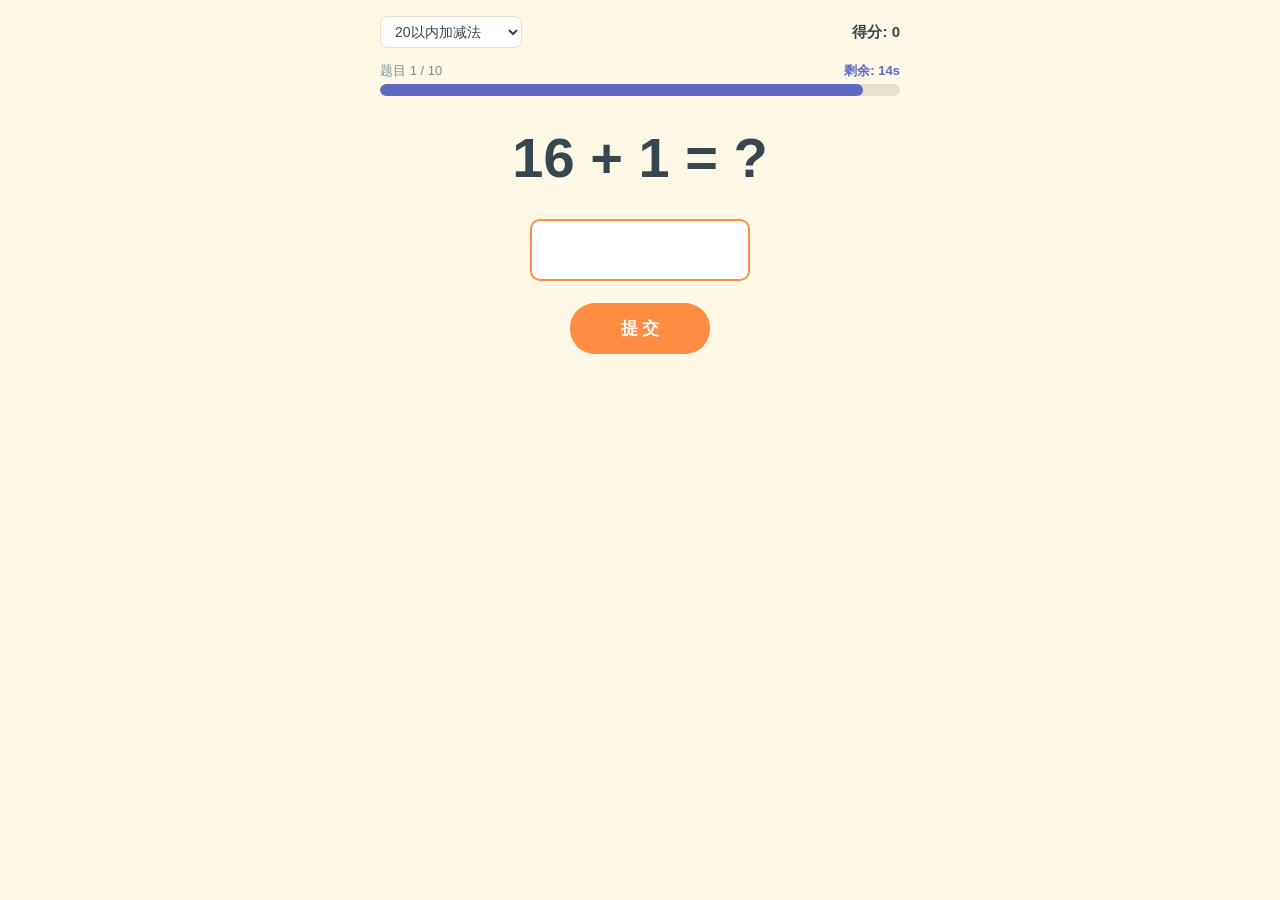
==== index.html @ 0558dcda "feat: add math game web version" ====
<!DOCTYPE html>
<html lang="zh-CN">
<head>
<meta charset="UTF-8">
<meta name="viewport" content="width=device-width, initial-scale=1.0, maximum-scale=1.0, user-scalable=no, viewport-fit=cover">
<meta name="theme-color" content="#FFF8E7">
<meta name="apple-mobile-web-app-capable" content="yes">
<meta name="apple-mobile-web-app-status-bar-style" content="default">
<meta name="apple-mobile-web-app-title" content="20以内加减法">
<title>20以内加减法</title>
<style>
  * { box-sizing: border-box; margin: 0; padding: 0; -webkit-tap-highlight-color: transparent; }
  html, body {
    height: 100%;
    font-family: "Microsoft YaHei UI", "Segoe UI", "PingFang SC", "Hiragino Sans GB", sans-serif;
    background: #FFF8E7;
    color: #37474F;
    overflow: hidden;
    user-select: none;
    -webkit-user-select: none;
  }
  body {
    display: flex;
    flex-direction: column;
    align-items: center;
    min-height: 100vh;
    min-height: 100dvh;
    padding: env(safe-area-inset-top) 20px env(safe-area-inset-bottom);
  }
  .app {
    width: 100%;
    max-width: 520px;
    height: 100%;
    display: flex;
    flex-direction: column;
    padding: 8px 0;
  }

  /* 顶部:难度+得分 */
  .top {
    display: flex;
    justify-content: space-between;
    align-items: center;
    margin-bottom: 6px;
  }
  .mode-select {
    font-family: inherit;
    font-size: 14px;
    padding: 6px 10px;
    border: 1px solid #E8E0CC;
    border-radius: 8px;
    background: #FFFFFF;
    color: #37474F;
    cursor: pointer;
    outline: none;
  }
  .score-label {
    font-size: 15px;
    font-weight: bold;
    color: #37474F;
  }

  /* 进度信息 */
  .info {
    display: flex;
    justify-content: space-between;
    align-items: center;
    margin: 8px 0 4px;
    font-size: 13px;
  }
  .progress-info { color: #78909C; }
  .time-info {
    color: #5C6BC0;
    font-weight: bold;
    transition: color 0.1s;
  }
  .time-info.warn { color: #F44336; }
  .time-info.blink { color: #FFF8E7 !important; }

  /* 进度条 */
  .progress-bar {
    height: 12px;
    background: #E8E0CC;
    border-radius: 6px;
    overflow: hidden;
    margin-bottom: 24px;
  }
  .bar {
    height: 100%;
    background: #5C6BC0;
    border-radius: 6px;
    width: 100%;
    transition: width 0.15s linear, background 0.2s;
  }
  .bar.warn { background: #F44336; }

  /* 题目 */
  .question {
    font-family: "Comic Sans MS", "Segoe UI", "Microsoft YaHei UI", sans-serif;
    font-size: clamp(36px, 12vw, 56px);
    font-weight: bold;
    text-align: center;
    margin: 4px 0 28px;
    color: #37474F;
    min-height: 1.2em;
    line-height: 1.2;
  }

  /* 输入框 */
  .answer-input {
    display: block;
    margin: 0 auto 22px;
    width: 70%;
    max-width: 220px;
    padding: 10px 12px;
    font-family: "Comic Sans MS", "Segoe UI", "Microsoft YaHei UI", sans-serif;
    font-size: clamp(24px, 7vw, 30px);
    text-align: center;
    border: 2px solid #E8E0CC;
    border-radius: 10px;
    background: #FFFFFF;
    color: #37474F;
    outline: none;
    transition: border-color 0.15s;
  }
  .answer-input:focus { border-color: #FF8C42; }
  .answer-input.green { border-color: #4CAF50; }
  .answer-input.red { border-color: #F44336; }

  /* 按钮 */
  .btn {
    display: inline-block;
    padding: 12px 32px;
    font-family: inherit;
    font-size: 16px;
    font-weight: bold;
    color: #FFFFFF;
    background: #FF8C42;
    border: none;
    border-radius: 25px;
    cursor: pointer;
    transition: background 0.12s, transform 0.08s;
    -webkit-appearance: none;
    appearance: none;
    min-width: 140px;
  }
  .btn:hover { background: #FF7A2E; }
  .btn:active { background: #E6691C; transform: scale(0.96); }
  .btn.green { background: #4CAF50; }
  .btn.green:hover { background: #43A047; }
  .btn.green:active { background: #388E3C; }
  .btn.blue { background: #5C6BC0; }
  .btn.blue:hover { background: #3F51B5; }
  .btn.blue:active { background: #303F9F; }
  .btn.gray { background: #78909C; }
  .btn.gray:hover { background: #607D8B; }
  .btn.gray:active { background: #546E7A; }
  .btn[disabled] { opacity: 0.55; cursor: default; transform: none; }
  .submit-row {
    display: flex;
    justify-content: center;
    margin-bottom: 16px;
  }
  .bottom-row {
    display: none;
    justify-content: center;
    gap: 16px;
    margin-top: 8px;
    flex-wrap: wrap;
  }
  .bottom-row.show { display: flex; }

  /* 反馈 */
  .feedback {
    text-align: center;
    font-size: 15px;
    font-weight: bold;
    min-height: 1.5em;
    color: #37474F;
  }
  .feedback.green { color: #4CAF50; }
  .feedback.red { color: #F44336; }

  /* 弹窗 */
  .modal-mask {
    display: none;
    position: fixed;
    inset: 0;
    background: rgba(0, 0, 0, 0.45);
    z-index: 1000;
    align-items: center;
    justify-content: center;
    padding: 20px;
  }
  .modal-mask.show { display: flex; }
  .modal {
    background: #FFF8E7;
    border-radius: 14px;
    padding: 18px 18px 16px;
    width: 100%;
    max-width: 420px;
    max-height: 80vh;
    overflow-y: auto;
  }
  .modal-title {
    font-size: 17px;
    font-weight: bold;
    text-align: center;
    margin-bottom: 12px;
    color: #37474F;
  }
  .modal-list { margin-bottom: 14px; }
  .modal-item {
    padding: 8px 12px;
    border-radius: 6px;
    margin-bottom: 6px;
  }
  .modal-item:nth-child(odd) { background: #FFFFFF; }
  .modal-item:nth-child(even) { background: #F5EFD8; }
  .modal-item-q {
    font-size: 14px;
    font-weight: bold;
    color: #37474F;
  }
  .modal-item-a {
    font-size: 13px;
    color: #F44336;
    margin-top: 2px;
  }

  /* 特效 canvas */
  #fxCanvas {
    position: fixed;
    inset: 0;
    width: 100vw;
    height: 100vh;
    pointer-events: none;
    z-index: 900;
    display: none;
  }
  #fxCanvas.show { display: block; }

  /* 题目摇头动画 */
  .question.shake {
    animation: shake 0.6s ease;
  }
  @keyframes shake {
    0%, 100% { transform: translateX(0); }
    10% { transform: translateX(-18px); }
    25% { transform: translateX(16px); }
    40% { transform: translateX(-12px); }
    55% { transform: translateX(10px); }
    70% { transform: translateX(-6px); }
    85% { transform: translateX(4px); }
  }
  /* 输入框抖动 */
  .answer-input.shake {
    animation: shakeSmall 0.55s ease;
  }
  @keyframes shakeSmall {
    0%, 100% { transform: translateX(0); }
    15% { transform: translateX(-8px); }
    30% { transform: translateX(6px); }
    45% { transform: translateX(-5px); }
    60% { transform: translateX(4px); }
    80% { transform: translateX(-3px); }
  }
  /* 哭脸气泡 */
  .bubble {
    position: absolute;
    background: #FFFFFF;
    border: 2px solid #F44336;
    border-radius: 50%;
    padding: 8px 14px;
    color: #F44336;
    font-weight: bold;
    font-size: 16px;
    pointer-events: none;
    z-index: 950;
    transform: translate(-50%, -100%);
  }
  .bubble::after {
    content: "";
    position: absolute;
    bottom: -10px;
    left: 50%;
    transform: translateX(-50%);
    border: 6px solid transparent;
    border-top-color: #F44336;
  }
  /* 大对勾 */
  .big-check {
    position: fixed;
    top: 50%;
    left: 50%;
    transform: translate(-50%, -50%);
    font-size: 100px;
    color: #4CAF50;
    font-weight: bold;
    z-index: 950;
    pointer-events: none;
    animation: bounce 0.7s ease;
  }
  @keyframes bounce {
    0% { transform: translate(-50%, -50%) scale(0.3); }
    25% { transform: translate(-50%, -50%) scale(1.3); }
    50% { transform: translate(-50%, -50%) scale(0.85); }
    75% { transform: translate(-50%, -50%) scale(1.1); }
    100% { transform: translate(-50%, -50%) scale(1); }
  }

  /* 状态文字(结束) */
  .question.end-text { font-size: clamp(28px, 9vw, 40px); }

  /* 大屏适配 */
  @media (min-width: 600px) {
    .app { padding: 16px 0; }
    .question { font-size: 56px; }
    .answer-input { font-size: 30px; padding: 12px 14px; }
    .btn { padding: 14px 40px; font-size: 17px; }
  }
</style>
</head>
<body>
  <div class="app">
    <div class="top">
      <select id="modeSelect" class="mode-select">
        <option value="10以内加减法">10以内加减法</option>
        <option value="20以内加减法" selected>20以内加减法</option>
        <option value="20以内进位加法">20以内进位加法</option>
        <option value="20以内退位减法">20以内退位减法</option>
      </select>
      <div class="score-label">得分: <span id="score">0</span></div>
    </div>

    <div class="info">
      <div class="progress-info">题目 <span id="qIdx">1</span> / <span id="qTotal">10</span></div>
      <div class="time-info" id="timeInfo">剩余: 15s</div>
    </div>

    <div class="progress-bar">
      <div class="bar" id="bar"></div>
    </div>

    <div class="question" id="question">17 + 3 = ?</div>

    <input id="answer" class="answer-input" type="text" inputmode="numeric"
           autocomplete="off" inputmode="numeric" pattern="[0-9]*" maxlength="3">

    <div class="submit-row">
      <button id="submitBtn" class="btn">提 交</button>
    </div>

    <div class="feedback" id="feedback"></div>

    <div class="bottom-row" id="bottomRow">
      <button id="restartBtn" class="btn green">再来一局</button>
      <button id="reviewBtn" class="btn blue">查看错题</button>
    </div>
  </div>

  <!-- 错题弹窗 -->
  <div class="modal-mask" id="modalMask">
    <div class="modal">
      <div class="modal-title" id="modalTitle">错题回顾</div>
      <div class="modal-list" id="modalList"></div>
      <div style="text-align:center;">
        <button id="modalCloseBtn" class="btn gray">关 闭</button>
      </div>
    </div>
  </div>

  <!-- 特效 canvas + DOM 元素 -->
  <canvas id="fxCanvas"></canvas>
  <div id="bubbleSlot"></div>
  <div id="checkSlot"></div>

<script>
"use strict";

// ============ 配置 ============
const CONFIG = {
  totalQuestions: 10,
  secondsPerQuestion: 15,
  scoreCorrect: 10,
  scoreBonusMax: 5,
};

const MODES = {
  "10以内加减法":   { max: 10, type: "any" },
  "20以内加减法":   { max: 20, type: "any" },
  "20以内进位加法": { max: 20, type: "carry_add" },
  "20以内退位减法": { max: 20, type: "borrow_sub" },
};

const COLORS = {
  confetti: ["#FF5252", "#FFD740", "#40C4FF", "#69F0AE",
             "#B388FF", "#FF8A80", "#FFB74D", "#7C4DFF"],
  star: ["#FFD700", "#FFEB3B", "#FFA726", "#FFCA28"],
  green: "#4CAF50",
  red: "#F44336",
  blue: "#5C6BC0",
};

// ============ 状态 ============
const state = {
  mode: "20以内加减法",
  qIndex: 0,
  score: 0,
  startTime: 0,
  remaining: CONFIG.secondsPerQuestion,
  timerId: null,
  currentAnswer: 0,
  currentQText: "",
  gameOver: false,
  wrongList: [],
  awaitingNext: false,
  correctIdx: 0,
  wrongIdx: 0,
};

// ============ DOM ============
const $ = (id) => document.getElementById(id);
const modeSelect = $("modeSelect");
const scoreEl = $("score");
const qIdxEl = $("qIdx");
const qTotalEl = $("qTotal");
const timeInfo = $("timeInfo");
const bar = $("bar");
const questionEl = $("question");
const answerEl = $("answer");
const submitBtn = $("submitBtn");
const feedbackEl = $("feedback");
const bottomRow = $("bottomRow");
const restartBtn = $("restartBtn");
const reviewBtn = $("reviewBtn");
const modalMask = $("modalMask");
const modalTitle = $("modalTitle");
const modalList = $("modalList");
const modalCloseBtn = $("modalCloseBtn");
const fxCanvas = $("fxCanvas");
const bubbleSlot = $("bubbleSlot");
const checkSlot = $("checkSlot");
const ctx = fxCanvas.getContext("2d");

qTotalEl.textContent = CONFIG.totalQuestions;

// ============ 音效(Web Audio API 合成) ============
let audioCtx = null;
function ensureAudio() {
  if (!audioCtx) {
    try {
      audioCtx = new (window.AudioContext || window.webkitAudioContext)();
    } catch (e) { audioCtx = null; }
  }
  if (audioCtx && audioCtx.state === "suspended") {
    audioCtx.resume().catch(() => {});
  }
}
function beep(freq, duration) {
  if (!audioCtx) return;
  const osc = audioCtx.createOscillator();
  const gain = audioCtx.createGain();
  osc.type = "sine";
  osc.frequency.value = freq;
  gain.gain.value = 0.18;
  osc.connect(gain);
  gain.connect(audioCtx.destination);
  const now = audioCtx.currentTime;
  gain.gain.setValueAtTime(0.18, now);
  gain.gain.exponentialRampToValueAtTime(0.001, now + duration / 1000);
  osc.start(now);
  osc.stop(now + duration / 1000);
}
function soundCorrect() {
  ensureAudio();
  beep(880, 100);
  setTimeout(() => beep(1175, 120), 100);
}
function soundWrong() {
  ensureAudio();
  beep(330, 150);
  setTimeout(() => beep(247, 200), 170);
}

// ============ 题目生成 ============
function genQuestion() {
  const cfg = MODES[state.mode];
  const maxN = cfg.max;
  const t = cfg.type;
  let a, b, ans, op;
  if (t === "any") {
    op = Math.random() < 0.5 ? "+" : "-";
    if (op === "+") {
      a = randInt(0, maxN);
      b = randInt(0, maxN - a);
      ans = a + b;
    } else {
      a = randInt(0, maxN);
      b = randInt(0, a);
      ans = a - b;
    }
  } else if (t === "carry_add") {
    a = randInt(1, 9);
    b = randInt(10 - a, 9);
    ans = a + b;
    op = "+";
  } else {
    const x = randInt(1, 8);
    a = 10 + x;
    b = randInt(x + 1, 9);
    ans = a - b;
    op = "-";
  }
  return { text: `${a} ${op} ${b} = ?`, answer: ans };
}
function randInt(min, max) {
  return Math.floor(Math.random() * (max - min + 1)) + min;
}

// ============ 游戏流程 ============
function newRound() {
  state.qIndex = 0;
  state.score = 0;
  state.wrongList = [];
  state.gameOver = false;
  state.awaitingNext = false;
  state.correctIdx = 0;
  state.wrongIdx = 0;
  clearAllFx();
  bottomRow.classList.remove("show");
  submitBtn.style.display = "";
  submitBtn.disabled = false;
  answerEl.disabled = false;
  updateScore();
  nextQuestion();
}

function nextQuestion() {
  if (state.qIndex >= CONFIG.totalQuestions) {
    finish();
    return;
  }
  state.qIndex++;
  qIdxEl.textContent = state.qIndex;
  feedbackEl.textContent = "";
  feedbackEl.className = "feedback";

  const q = genQuestion();
  state.currentQText = q.text;
  state.currentAnswer = q.answer;
  questionEl.textContent = q.text;
  questionEl.classList.remove("end-text");

  answerEl.value = "";
  answerEl.disabled = false;
  answerEl.className = "answer-input";
  // 移动端:聚焦会唤起键盘;但自动聚焦可能让页面跳动,做轻延迟
  setTimeout(() => { if (!state.gameOver) answerEl.focus(); }, 50);

  state.remaining = CONFIG.secondsPerQuestion;
  state.startTime = Date.now();
  updateTimeLabel();
  timeInfo.classList.remove("warn", "blink");
  bar.style.width = "100%";
  bar.classList.remove("warn");
  tick();
}

function tick() {
  if (state.gameOver || state.awaitingNext) return;
  const elapsed = (Date.now() - state.startTime) / 1000;
  const left = Math.max(0, CONFIG.secondsPerQuestion - elapsed);
  state.remaining = left;
  const ratio = left / CONFIG.secondsPerQuestion;
  bar.style.width = (ratio * 100) + "%";
  if (left <= 5) {
    bar.classList.add("warn");
    timeInfo.classList.add("warn");
    // 闪烁
    timeInfo.classList.toggle("blink");
  } else {
    bar.classList.remove("warn");
    timeInfo.classList.remove("warn", "blink");
  }
  updateTimeLabel();
  if (left <= 0) {
    timeout();
    return;
  }
  state.timerId = setTimeout(tick, 150);
}

function updateTimeLabel() {
  timeInfo.textContent = `剩余: ${Math.ceil(state.remaining)}s`;
}
function updateScore() {
  scoreEl.textContent = state.score;
}
function cancelTimer() {
  if (state.timerId) {
    clearTimeout(state.timerId);
    state.timerId = null;
  }
}

function submit() {
  if (state.gameOver || state.awaitingNext) return;
  const raw = answerEl.value.trim();
  if (raw === "") {
    feedbackEl.textContent = "请输入答案";
    feedbackEl.className = "feedback red";
    answerEl.focus();
    return;
  }
  if (!/^-?\d+$/.test(raw)) {
    feedbackEl.textContent = "请输入整数";
    feedbackEl.className = "feedback red";
    return;
  }
  const userAns = parseInt(raw, 10);

  cancelTimer();
  state.awaitingNext = true;

  if (userAns === state.currentAnswer) {
    let bonus = 0;
    if (state.remaining > 0) {
      bonus = Math.round(CONFIG.scoreBonusMax * (state.remaining / CONFIG.secondsPerQuestion));
      bonus = Math.max(0, Math.min(CONFIG.scoreBonusMax, bonus));
    }
    const got = CONFIG.scoreCorrect + bonus;
    state.score += got;
    feedbackEl.textContent = `✅  正确!  +${got} 分`;
    feedbackEl.className = "feedback green";
    soundCorrect();
    triggerCorrect();
  } else {
    feedbackEl.textContent = `❌  错误!  正确答案:${state.currentAnswer}`;
    feedbackEl.className = "feedback red";
    state.wrongList.push({
      q: state.currentQText,
      user: userAns,
      correct: state.currentAnswer,
    });
    soundWrong();
    triggerWrong();
  }

  updateScore();
  answerEl.disabled = true;
  setTimeout(() => {
    state.awaitingNext = false;
    nextQuestion();
  }, 1500);
}

function timeout() {
  if (state.gameOver || state.awaitingNext) return;
  cancelTimer();
  state.awaitingNext = true;
  feedbackEl.textContent = `⏰  超时!  正确答案:${state.currentAnswer}`;
  feedbackEl.className = "feedback red";
  state.wrongList.push({
    q: state.currentQText,
    user: null,
    correct: state.currentAnswer,
  });
  soundWrong();
  triggerWrong();
  answerEl.disabled = true;
  setTimeout(() => {
    state.awaitingNext = false;
    nextQuestion();
  }, 1800);
}

function finish() {
  state.gameOver = true;
  cancelTimer();
  clearAllFx();
  const full = CONFIG.totalQuestions * CONFIG.scoreCorrect;
  const percent = full ? Math.floor(state.score / full * 100) : 0;
  let comment;
  if (percent >= 90) comment = "太棒了!";
  else if (percent >= 60) comment = "不错,继续努力!";
  else comment = "加油,多练习会更好!";
  questionEl.textContent = "练习结束";
  questionEl.classList.add("end-text");
  feedbackEl.textContent = `总分 ${state.score} / ${full}    ${comment}`;
  feedbackEl.className = "feedback";
  timeInfo.textContent = "剩余: 0s";
  timeInfo.className = "time-info";
  bar.style.width = "0%";
  answerEl.disabled = true;
  submitBtn.style.display = "none";
  bottomRow.classList.add("show");
  reviewBtn.style.display = state.wrongList.length > 0 ? "" : "none";
}

function showWrong() {
  if (state.wrongList.length === 0) {
    alert("本局没有错题,继续保持!");
    return;
  }
  modalTitle.textContent = `错题回顾  (共 ${state.wrongList.length} 题)`;
  modalList.innerHTML = "";
  state.wrongList.forEach((item, i) => {
    const div = document.createElement("div");
    div.className = "modal-item";
    const userStr = item.user === null ? "(未作答)" : String(item.user);
    div.innerHTML = `
      <div class="modal-item-q">${i + 1}.  ${item.q}</div>
      <div class="modal-item-a">你的答案: ${userStr}    正确: ${item.correct}</div>
    `;
    modalList.appendChild(div);
  });
  modalMask.classList.add("show");
}

// ============ 特效系统 ============
let fxRafId = null;
let fxParticles = [];

function ensureFxCanvas() {
  fxCanvas.width = window.innerWidth;
  fxCanvas.height = window.innerHeight;
  fxCanvas.classList.add("show");
}

function clearFxCanvas() {
  fxParticles = [];
  if (fxRafId) {
    cancelAnimationFrame(fxRafId);
    fxRafId = null;
  }
  ctx.clearRect(0, 0, fxCanvas.width, fxCanvas.height);
  fxCanvas.classList.remove("show");
}

function clearAllFx() {
  clearFxCanvas();
  // 清除 DOM 特效
  bubbleSlot.innerHTML = "";
  checkSlot.innerHTML = "";
  questionEl.classList.remove("shake");
  answerEl.classList.remove("shake");
  // 恢复输入框边框
  if (!state.gameOver) {
    answerEl.classList.remove("green", "red");
  }
}

function triggerCorrect() {
  clearAllFx();
  const kind = state.correctIdx % 3;
  state.correctIdx++;
  if (kind === 0) confetti();
  else if (kind === 1) starBurst();
  else bigCheck();
}

function triggerWrong() {
  clearAllFx();
  const kind = state.wrongIdx % 3;
  state.wrongIdx++;
  if (kind === 0) shakeQuestion();
  else if (kind === 1) cryBubble();
  else redShakeEntry();
}

// --- 答对 A: 全屏彩带 ---
function confetti() {
  ensureFxCanvas();
  const w = fxCanvas.width;
  const h = fxCanvas.height;
  fxParticles = [];
  for (let i = 0; i < 90; i++) {
    const sw = randFloat(5, 9);
    const sh = sw * randFloat(1.2, 1.8);
    fxParticles.push({
      x: Math.random() * w,
      y: -Math.random() * 30 - 3,
      vx: randFloat(-2.5, 2.5),
      vy: randFloat(2, 5),
      sw, sh,
      color: COLORS.confetti[Math.floor(Math.random() * COLORS.confetti.length)],
      life: randInt(80, 140),
    });
  }
  const maxLife = 1800 / 20;  // 90 帧兜底
  let frame = 0;
  function step() {
    ctx.clearRect(0, 0, w, h);
    fxParticles = fxParticles.filter(p => {
      p.life--;
      p.vy += 0.18;
      p.x += p.vx;
      p.y += p.vy;
      if (p.y > h + 30 || p.life <= 0) return false;
      ctx.fillStyle = p.color;
      ctx.fillRect(p.x, p.y, p.sw, p.sh);
      return true;
    });
    frame++;
    if (fxParticles.length > 0 && frame < maxLife) {
      fxRafId = requestAnimationFrame(step);
    } else {
      clearFxCanvas();
    }
  }
  fxRafId = requestAnimationFrame(step);
}

// --- 答对 B: 星星爆发 ---
function starBurst() {
  ensureFxCanvas();
  const w = fxCanvas.width;
  const h = fxCanvas.height;
  // 中心:题目元素位置
  const rect = questionEl.getBoundingClientRect();
  const cx = rect.left + rect.width / 2;
  const cy = rect.top + rect.height / 2;
  fxParticles = [];
  const n = 36;
  for (let i = 0; i < n; i++) {
    const angle = (2 * Math.PI * i / n) + randFloat(-0.1, 0.1);
    const speed = randFloat(3, 7);
    fxParticles.push({
      x: cx, y: cy,
      vx: Math.cos(angle) * speed,
      vy: Math.sin(angle) * speed,
      color: COLORS.star[Math.floor(Math.random() * COLORS.star.length)],
      size: randFloat(12, 22),
      life: randInt(45, 70),
    });
  }
  const maxFrames = 1300 / 16;
  let frame = 0;
  function step() {
    ctx.clearRect(0, 0, w, h);
    fxParticles = fxParticles.filter(p => {
      p.life--;
      p.vy += 0.08;
      p.vx *= 0.98;
      p.x += p.vx;
      p.y += p.vy;
      if (p.life <= 0) return false;
      ctx.font = `bold ${p.size}px "Microsoft YaHei UI", sans-serif`;
      ctx.fillStyle = p.color;
      ctx.textAlign = "center";
      ctx.textBaseline = "middle";
      ctx.fillText("★", p.x, p.y);
      return true;
    });
    frame++;
    if (fxParticles.length > 0 && frame < maxFrames) {
      fxRafId = requestAnimationFrame(step);
    } else {
      clearFxCanvas();
    }
  }
  fxRafId = requestAnimationFrame(step);
}

// --- 答对 C: 大对勾弹跳 + 输入框变绿 ---
function bigCheck() {
  answerEl.classList.add("green");
  const el = document.createElement("div");
  el.className = "big-check";
  el.textContent = "✔";
  checkSlot.appendChild(el);
  setTimeout(() => {
    el.remove();
    if (!state.gameOver) {
      answerEl.classList.remove("green");
    }
  }, 800);
}

// --- 答错 A: 题目摇头 ---
function shakeQuestion() {
  questionEl.classList.add("shake");
  setTimeout(() => questionEl.classList.remove("shake"), 600);
}

// --- 答错 B: 哭脸气泡 ---
function cryBubble() {
  const rect = answerEl.getBoundingClientRect();
  const bubble = document.createElement("div");
  bubble.className = "bubble";
  bubble.textContent = "T_T";
  bubble.style.left = (rect.left + rect.width / 2) + "px";
  bubble.style.top = (rect.top - 8) + "px";
  bubbleSlot.appendChild(bubble);
  setTimeout(() => bubble.remove(), 1000);
}

// --- 答错 C: 输入框变红 + 抖动 ---
function redShakeEntry() {
  answerEl.classList.add("red");
  answerEl.classList.add("shake");
  setTimeout(() => {
    answerEl.classList.remove("shake");
    if (!state.gameOver) answerEl.classList.remove("red");
  }, 600);
}

function randFloat(min, max) {
  return Math.random() * (max - min) + min;
}

// ============ 事件绑定 ============
submitBtn.addEventListener("click", () => { ensureAudio(); submit(); });
answerEl.addEventListener("keydown", (e) => {
  if (e.key === "Enter") {
    e.preventDefault();
    ensureAudio();
    submit();
  }
});
// 仅允许数字输入
answerEl.addEventListener("input", (e) => {
  const v = e.target.value;
  const cleaned = v.replace(/[^\d]/g, "");
  if (v !== cleaned) e.target.value = cleaned;
});
modeSelect.addEventListener("change", () => {
  state.mode = modeSelect.value;
  newRound();
});
restartBtn.addEventListener("click", () => { ensureAudio(); newRound(); });
reviewBtn.addEventListener("click", showWrong);
modalCloseBtn.addEventListener("click", () => modalMask.classList.remove("show"));
modalMask.addEventListener("click", (e) => {
  if (e.target === modalMask) modalMask.classList.remove("show");
});
// 用户首次任意点击解锁音频
document.addEventListener("click", ensureAudio, { once: false });
document.addEventListener("touchstart", ensureAudio, { passive: true });
// 窗口尺寸变化时重设 canvas
window.addEventListener("resize", () => {
  if (fxCanvas.classList.contains("show")) {
    fxCanvas.width = window.innerWidth;
    fxCanvas.height = window.innerHeight;
  }
});
// 防止移动端双击缩放
document.addEventListener("gesturestart", (e) => e.preventDefault());

// ============ 启动 ============
newRound();
</script>
</body>
</html>
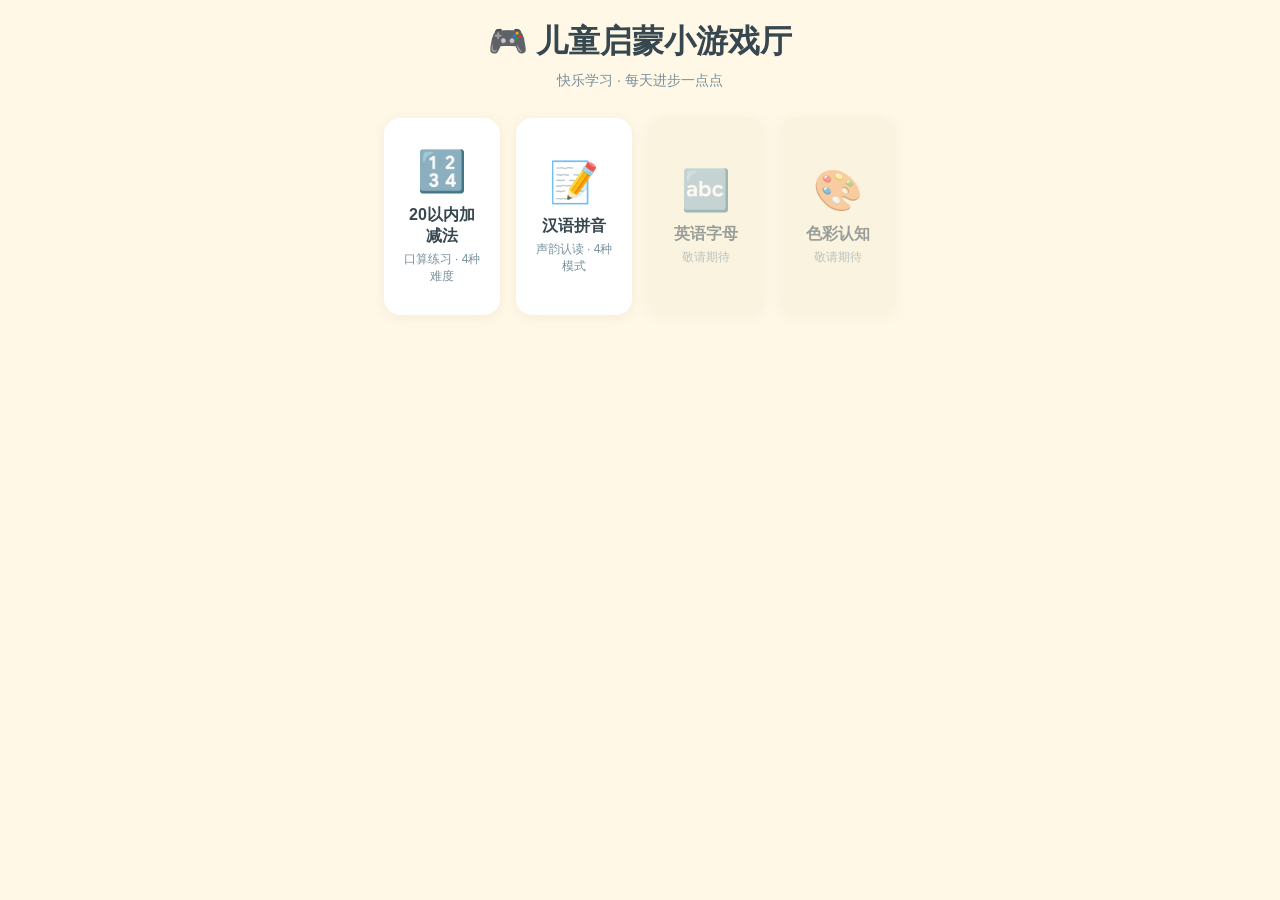
==== commit 49f44d60: "refactor: restructure as multi-game web platform with shared framework" ====
--- a/index.html
+++ b/index.html
@@ -4,952 +4,45 @@
 <meta charset="UTF-8">
 <meta name="viewport" content="width=device-width, initial-scale=1.0, maximum-scale=1.0, user-scalable=no, viewport-fit=cover">
 <meta name="theme-color" content="#FFF8E7">
-<meta name="apple-mobile-web-app-capable" content="yes">
-<meta name="apple-mobile-web-app-status-bar-style" content="default">
-<meta name="apple-mobile-web-app-title" content="20以内加减法">
-<title>20以内加减法</title>
-<style>
-  * { box-sizing: border-box; margin: 0; padding: 0; -webkit-tap-highlight-color: transparent; }
-  html, body {
-    height: 100%;
-    font-family: "Microsoft YaHei UI", "Segoe UI", "PingFang SC", "Hiragino Sans GB", sans-serif;
-    background: #FFF8E7;
-    color: #37474F;
-    overflow: hidden;
-    user-select: none;
-    -webkit-user-select: none;
-  }
-  body {
-    display: flex;
-    flex-direction: column;
-    align-items: center;
-    min-height: 100vh;
-    min-height: 100dvh;
-    padding: env(safe-area-inset-top) 20px env(safe-area-inset-bottom);
-  }
-  .app {
-    width: 100%;
-    max-width: 520px;
-    height: 100%;
-    display: flex;
-    flex-direction: column;
-    padding: 8px 0;
-  }
-
-  /* 顶部:难度+得分 */
-  .top {
-    display: flex;
-    justify-content: space-between;
-    align-items: center;
-    margin-bottom: 6px;
-  }
-  .mode-select {
-    font-family: inherit;
-    font-size: 14px;
-    padding: 6px 10px;
-    border: 1px solid #E8E0CC;
-    border-radius: 8px;
-    background: #FFFFFF;
-    color: #37474F;
-    cursor: pointer;
-    outline: none;
-  }
-  .score-label {
-    font-size: 15px;
-    font-weight: bold;
-    color: #37474F;
-  }
-
-  /* 进度信息 */
-  .info {
-    display: flex;
-    justify-content: space-between;
-    align-items: center;
-    margin: 8px 0 4px;
-    font-size: 13px;
-  }
-  .progress-info { color: #78909C; }
-  .time-info {
-    color: #5C6BC0;
-    font-weight: bold;
-    transition: color 0.1s;
-  }
-  .time-info.warn { color: #F44336; }
-  .time-info.blink { color: #FFF8E7 !important; }
-
-  /* 进度条 */
-  .progress-bar {
-    height: 12px;
-    background: #E8E0CC;
-    border-radius: 6px;
-    overflow: hidden;
-    margin-bottom: 24px;
-  }
-  .bar {
-    height: 100%;
-    background: #5C6BC0;
-    border-radius: 6px;
-    width: 100%;
-    transition: width 0.15s linear, background 0.2s;
-  }
-  .bar.warn { background: #F44336; }
-
-  /* 题目 */
-  .question {
-    font-family: "Comic Sans MS", "Segoe UI", "Microsoft YaHei UI", sans-serif;
-    font-size: clamp(36px, 12vw, 56px);
-    font-weight: bold;
-    text-align: center;
-    margin: 4px 0 28px;
-    color: #37474F;
-    min-height: 1.2em;
-    line-height: 1.2;
-  }
-
-  /* 输入框 */
-  .answer-input {
-    display: block;
-    margin: 0 auto 22px;
-    width: 70%;
-    max-width: 220px;
-    padding: 10px 12px;
-    font-family: "Comic Sans MS", "Segoe UI", "Microsoft YaHei UI", sans-serif;
-    font-size: clamp(24px, 7vw, 30px);
-    text-align: center;
-    border: 2px solid #E8E0CC;
-    border-radius: 10px;
-    background: #FFFFFF;
-    color: #37474F;
-    outline: none;
-    transition: border-color 0.15s;
-  }
-  .answer-input:focus { border-color: #FF8C42; }
-  .answer-input.green { border-color: #4CAF50; }
-  .answer-input.red { border-color: #F44336; }
-
-  /* 按钮 */
-  .btn {
-    display: inline-block;
-    padding: 12px 32px;
-    font-family: inherit;
-    font-size: 16px;
-    font-weight: bold;
-    color: #FFFFFF;
-    background: #FF8C42;
-    border: none;
-    border-radius: 25px;
-    cursor: pointer;
-    transition: background 0.12s, transform 0.08s;
-    -webkit-appearance: none;
-    appearance: none;
-    min-width: 140px;
-  }
-  .btn:hover { background: #FF7A2E; }
-  .btn:active { background: #E6691C; transform: scale(0.96); }
-  .btn.green { background: #4CAF50; }
-  .btn.green:hover { background: #43A047; }
-  .btn.green:active { background: #388E3C; }
-  .btn.blue { background: #5C6BC0; }
-  .btn.blue:hover { background: #3F51B5; }
-  .btn.blue:active { background: #303F9F; }
-  .btn.gray { background: #78909C; }
-  .btn.gray:hover { background: #607D8B; }
-  .btn.gray:active { background: #546E7A; }
-  .btn[disabled] { opacity: 0.55; cursor: default; transform: none; }
-  .submit-row {
-    display: flex;
-    justify-content: center;
-    margin-bottom: 16px;
-  }
-  .bottom-row {
-    display: none;
-    justify-content: center;
-    gap: 16px;
-    margin-top: 8px;
-    flex-wrap: wrap;
-  }
-  .bottom-row.show { display: flex; }
-
-  /* 反馈 */
-  .feedback {
-    text-align: center;
-    font-size: 15px;
-    font-weight: bold;
-    min-height: 1.5em;
-    color: #37474F;
-  }
-  .feedback.green { color: #4CAF50; }
-  .feedback.red { color: #F44336; }
-
-  /* 弹窗 */
-  .modal-mask {
-    display: none;
-    position: fixed;
-    inset: 0;
-    background: rgba(0, 0, 0, 0.45);
-    z-index: 1000;
-    align-items: center;
-    justify-content: center;
-    padding: 20px;
-  }
-  .modal-mask.show { display: flex; }
-  .modal {
-    background: #FFF8E7;
-    border-radius: 14px;
-    padding: 18px 18px 16px;
-    width: 100%;
-    max-width: 420px;
-    max-height: 80vh;
-    overflow-y: auto;
-  }
-  .modal-title {
-    font-size: 17px;
-    font-weight: bold;
-    text-align: center;
-    margin-bottom: 12px;
-    color: #37474F;
-  }
-  .modal-list { margin-bottom: 14px; }
-  .modal-item {
-    padding: 8px 12px;
-    border-radius: 6px;
-    margin-bottom: 6px;
-  }
-  .modal-item:nth-child(odd) { background: #FFFFFF; }
-  .modal-item:nth-child(even) { background: #F5EFD8; }
-  .modal-item-q {
-    font-size: 14px;
-    font-weight: bold;
-    color: #37474F;
-  }
-  .modal-item-a {
-    font-size: 13px;
-    color: #F44336;
-    margin-top: 2px;
-  }
-
-  /* 特效 canvas */
-  #fxCanvas {
-    position: fixed;
-    inset: 0;
-    width: 100vw;
-    height: 100vh;
-    pointer-events: none;
-    z-index: 900;
-    display: none;
-  }
-  #fxCanvas.show { display: block; }
-
-  /* 题目摇头动画 */
-  .question.shake {
-    animation: shake 0.6s ease;
-  }
-  @keyframes shake {
-    0%, 100% { transform: translateX(0); }
-    10% { transform: translateX(-18px); }
-    25% { transform: translateX(16px); }
-    40% { transform: translateX(-12px); }
-    55% { transform: translateX(10px); }
-    70% { transform: translateX(-6px); }
-    85% { transform: translateX(4px); }
-  }
-  /* 输入框抖动 */
-  .answer-input.shake {
-    animation: shakeSmall 0.55s ease;
-  }
-  @keyframes shakeSmall {
-    0%, 100% { transform: translateX(0); }
-    15% { transform: translateX(-8px); }
-    30% { transform: translateX(6px); }
-    45% { transform: translateX(-5px); }
-    60% { transform: translateX(4px); }
-    80% { transform: translateX(-3px); }
-  }
-  /* 哭脸气泡 */
-  .bubble {
-    position: absolute;
-    background: #FFFFFF;
-    border: 2px solid #F44336;
-    border-radius: 50%;
-    padding: 8px 14px;
-    color: #F44336;
-    font-weight: bold;
-    font-size: 16px;
-    pointer-events: none;
-    z-index: 950;
-    transform: translate(-50%, -100%);
-  }
-  .bubble::after {
-    content: "";
-    position: absolute;
-    bottom: -10px;
-    left: 50%;
-    transform: translateX(-50%);
-    border: 6px solid transparent;
-    border-top-color: #F44336;
-  }
-  /* 大对勾 */
-  .big-check {
-    position: fixed;
-    top: 50%;
-    left: 50%;
-    transform: translate(-50%, -50%);
-    font-size: 100px;
-    color: #4CAF50;
-    font-weight: bold;
-    z-index: 950;
-    pointer-events: none;
-    animation: bounce 0.7s ease;
-  }
-  @keyframes bounce {
-    0% { transform: translate(-50%, -50%) scale(0.3); }
-    25% { transform: translate(-50%, -50%) scale(1.3); }
-    50% { transform: translate(-50%, -50%) scale(0.85); }
-    75% { transform: translate(-50%, -50%) scale(1.1); }
-    100% { transform: translate(-50%, -50%) scale(1); }
-  }
-
-  /* 状态文字(结束) */
-  .question.end-text { font-size: clamp(28px, 9vw, 40px); }
-
-  /* 大屏适配 */
-  @media (min-width: 600px) {
-    .app { padding: 16px 0; }
-    .question { font-size: 56px; }
-    .answer-input { font-size: 30px; padding: 12px 14px; }
-    .btn { padding: 14px 40px; font-size: 17px; }
-  }
-</style>
+<title>儿童启蒙小游戏厅</title>
+<link rel="stylesheet" href="assets/style.css">
 </head>
 <body>
-  <div class="app">
-    <div class="top">
-      <select id="modeSelect" class="mode-select">
-        <option value="10以内加减法">10以内加减法</option>
-        <option value="20以内加减法" selected>20以内加减法</option>
-        <option value="20以内进位加法">20以内进位加法</option>
-        <option value="20以内退位减法">20以内退位减法</option>
-      </select>
-      <div class="score-label">得分: <span id="score">0</span></div>
-    </div>
+  <div class="lobby">
+    <h1 class="lobby-title">🎮 儿童启蒙小游戏厅</h1>
+    <p class="lobby-sub">快乐学习 · 每天进步一点点</p>
 
-    <div class="info">
-      <div class="progress-info">题目 <span id="qIdx">1</span> / <span id="qTotal">10</span></div>
-      <div class="time-info" id="timeInfo">剩余: 15s</div>
-    </div>
+    <div class="game-grid">
+      <a href="math-game/index.html" class="game-card">
+        <div class="game-icon">🔢</div>
+        <div class="game-name">20以内加减法</div>
+        <div class="game-desc">口算练习 · 4种难度</div>
+      </a>
 
-    <div class="progress-bar">
-      <div class="bar" id="bar"></div>
-    </div>
+      <a href="pinyin-game/index.html" class="game-card">
+        <div class="game-icon">📝</div>
+        <div class="game-name">汉语拼音</div>
+        <div class="game-desc">声韵认读 · 4种模式</div>
+      </a>
 
-    <div class="question" id="question">17 + 3 = ?</div>
+      <div class="game-card disabled">
+        <div class="game-icon">🔤</div>
+        <div class="game-name">英语字母</div>
+        <div class="game-desc">敬请期待</div>
+      </div>
 
-    <input id="answer" class="answer-input" type="text" inputmode="numeric"
-           autocomplete="off" inputmode="numeric" pattern="[0-9]*" maxlength="3">
-
-    <div class="submit-row">
-      <button id="submitBtn" class="btn">提 交</button>
-    </div>
-
-    <div class="feedback" id="feedback"></div>
-
-    <div class="bottom-row" id="bottomRow">
-      <button id="restartBtn" class="btn green">再来一局</button>
-      <button id="reviewBtn" class="btn blue">查看错题</button>
-    </div>
-  </div>
-
-  <!-- 错题弹窗 -->
-  <div class="modal-mask" id="modalMask">
-    <div class="modal">
-      <div class="modal-title" id="modalTitle">错题回顾</div>
-      <div class="modal-list" id="modalList"></div>
-      <div style="text-align:center;">
-        <button id="modalCloseBtn" class="btn gray">关 闭</button>
+      <div class="game-card disabled">
+        <div class="game-icon">🎨</div>
+        <div class="game-name">色彩认知</div>
+        <div class="game-desc">敬请期待</div>
       </div>
     </div>
   </div>
 
-  <!-- 特效 canvas + DOM 元素 -->
-  <canvas id="fxCanvas"></canvas>
-  <div id="bubbleSlot"></div>
-  <div id="checkSlot"></div>
-
+<script src="assets/game.js"></script>
 <script>
 "use strict";
-
-// ============ 配置 ============
-const CONFIG = {
-  totalQuestions: 10,
-  secondsPerQuestion: 15,
-  scoreCorrect: 10,
-  scoreBonusMax: 5,
-};
-
-const MODES = {
-  "10以内加减法":   { max: 10, type: "any" },
-  "20以内加减法":   { max: 20, type: "any" },
-  "20以内进位加法": { max: 20, type: "carry_add" },
-  "20以内退位减法": { max: 20, type: "borrow_sub" },
-};
-
-const COLORS = {
-  confetti: ["#FF5252", "#FFD740", "#40C4FF", "#69F0AE",
-             "#B388FF", "#FF8A80", "#FFB74D", "#7C4DFF"],
-  star: ["#FFD700", "#FFEB3B", "#FFA726", "#FFCA28"],
-  green: "#4CAF50",
-  red: "#F44336",
-  blue: "#5C6BC0",
-};
-
-// ============ 状态 ============
-const state = {
-  mode: "20以内加减法",
-  qIndex: 0,
-  score: 0,
-  startTime: 0,
-  remaining: CONFIG.secondsPerQuestion,
-  timerId: null,
-  currentAnswer: 0,
-  currentQText: "",
-  gameOver: false,
-  wrongList: [],
-  awaitingNext: false,
-  correctIdx: 0,
-  wrongIdx: 0,
-};
-
-// ============ DOM ============
-const $ = (id) => document.getElementById(id);
-const modeSelect = $("modeSelect");
-const scoreEl = $("score");
-const qIdxEl = $("qIdx");
-const qTotalEl = $("qTotal");
-const timeInfo = $("timeInfo");
-const bar = $("bar");
-const questionEl = $("question");
-const answerEl = $("answer");
-const submitBtn = $("submitBtn");
-const feedbackEl = $("feedback");
-const bottomRow = $("bottomRow");
-const restartBtn = $("restartBtn");
-const reviewBtn = $("reviewBtn");
-const modalMask = $("modalMask");
-const modalTitle = $("modalTitle");
-const modalList = $("modalList");
-const modalCloseBtn = $("modalCloseBtn");
-const fxCanvas = $("fxCanvas");
-const bubbleSlot = $("bubbleSlot");
-const checkSlot = $("checkSlot");
-const ctx = fxCanvas.getContext("2d");
-
-qTotalEl.textContent = CONFIG.totalQuestions;
-
-// ============ 音效(Web Audio API 合成) ============
-let audioCtx = null;
-function ensureAudio() {
-  if (!audioCtx) {
-    try {
-      audioCtx = new (window.AudioContext || window.webkitAudioContext)();
-    } catch (e) { audioCtx = null; }
-  }
-  if (audioCtx && audioCtx.state === "suspended") {
-    audioCtx.resume().catch(() => {});
-  }
-}
-function beep(freq, duration) {
-  if (!audioCtx) return;
-  const osc = audioCtx.createOscillator();
-  const gain = audioCtx.createGain();
-  osc.type = "sine";
-  osc.frequency.value = freq;
-  gain.gain.value = 0.18;
-  osc.connect(gain);
-  gain.connect(audioCtx.destination);
-  const now = audioCtx.currentTime;
-  gain.gain.setValueAtTime(0.18, now);
-  gain.gain.exponentialRampToValueAtTime(0.001, now + duration / 1000);
-  osc.start(now);
-  osc.stop(now + duration / 1000);
-}
-function soundCorrect() {
-  ensureAudio();
-  beep(880, 100);
-  setTimeout(() => beep(1175, 120), 100);
-}
-function soundWrong() {
-  ensureAudio();
-  beep(330, 150);
-  setTimeout(() => beep(247, 200), 170);
-}
-
-// ============ 题目生成 ============
-function genQuestion() {
-  const cfg = MODES[state.mode];
-  const maxN = cfg.max;
-  const t = cfg.type;
-  let a, b, ans, op;
-  if (t === "any") {
-    op = Math.random() < 0.5 ? "+" : "-";
-    if (op === "+") {
-      a = randInt(0, maxN);
-      b = randInt(0, maxN - a);
-      ans = a + b;
-    } else {
-      a = randInt(0, maxN);
-      b = randInt(0, a);
-      ans = a - b;
-    }
-  } else if (t === "carry_add") {
-    a = randInt(1, 9);
-    b = randInt(10 - a, 9);
-    ans = a + b;
-    op = "+";
-  } else {
-    const x = randInt(1, 8);
-    a = 10 + x;
-    b = randInt(x + 1, 9);
-    ans = a - b;
-    op = "-";
-  }
-  return { text: `${a} ${op} ${b} = ?`, answer: ans };
-}
-function randInt(min, max) {
-  return Math.floor(Math.random() * (max - min + 1)) + min;
-}
-
-// ============ 游戏流程 ============
-function newRound() {
-  state.qIndex = 0;
-  state.score = 0;
-  state.wrongList = [];
-  state.gameOver = false;
-  state.awaitingNext = false;
-  state.correctIdx = 0;
-  state.wrongIdx = 0;
-  clearAllFx();
-  bottomRow.classList.remove("show");
-  submitBtn.style.display = "";
-  submitBtn.disabled = false;
-  answerEl.disabled = false;
-  updateScore();
-  nextQuestion();
-}
-
-function nextQuestion() {
-  if (state.qIndex >= CONFIG.totalQuestions) {
-    finish();
-    return;
-  }
-  state.qIndex++;
-  qIdxEl.textContent = state.qIndex;
-  feedbackEl.textContent = "";
-  feedbackEl.className = "feedback";
-
-  const q = genQuestion();
-  state.currentQText = q.text;
-  state.currentAnswer = q.answer;
-  questionEl.textContent = q.text;
-  questionEl.classList.remove("end-text");
-
-  answerEl.value = "";
-  answerEl.disabled = false;
-  answerEl.className = "answer-input";
-  // 移动端:聚焦会唤起键盘;但自动聚焦可能让页面跳动,做轻延迟
-  setTimeout(() => { if (!state.gameOver) answerEl.focus(); }, 50);
-
-  state.remaining = CONFIG.secondsPerQuestion;
-  state.startTime = Date.now();
-  updateTimeLabel();
-  timeInfo.classList.remove("warn", "blink");
-  bar.style.width = "100%";
-  bar.classList.remove("warn");
-  tick();
-}
-
-function tick() {
-  if (state.gameOver || state.awaitingNext) return;
-  const elapsed = (Date.now() - state.startTime) / 1000;
-  const left = Math.max(0, CONFIG.secondsPerQuestion - elapsed);
-  state.remaining = left;
-  const ratio = left / CONFIG.secondsPerQuestion;
-  bar.style.width = (ratio * 100) + "%";
-  if (left <= 5) {
-    bar.classList.add("warn");
-    timeInfo.classList.add("warn");
-    // 闪烁
-    timeInfo.classList.toggle("blink");
-  } else {
-    bar.classList.remove("warn");
-    timeInfo.classList.remove("warn", "blink");
-  }
-  updateTimeLabel();
-  if (left <= 0) {
-    timeout();
-    return;
-  }
-  state.timerId = setTimeout(tick, 150);
-}
-
-function updateTimeLabel() {
-  timeInfo.textContent = `剩余: ${Math.ceil(state.remaining)}s`;
-}
-function updateScore() {
-  scoreEl.textContent = state.score;
-}
-function cancelTimer() {
-  if (state.timerId) {
-    clearTimeout(state.timerId);
-    state.timerId = null;
-  }
-}
-
-function submit() {
-  if (state.gameOver || state.awaitingNext) return;
-  const raw = answerEl.value.trim();
-  if (raw === "") {
-    feedbackEl.textContent = "请输入答案";
-    feedbackEl.className = "feedback red";
-    answerEl.focus();
-    return;
-  }
-  if (!/^-?\d+$/.test(raw)) {
-    feedbackEl.textContent = "请输入整数";
-    feedbackEl.className = "feedback red";
-    return;
-  }
-  const userAns = parseInt(raw, 10);
-
-  cancelTimer();
-  state.awaitingNext = true;
-
-  if (userAns === state.currentAnswer) {
-    let bonus = 0;
-    if (state.remaining > 0) {
-      bonus = Math.round(CONFIG.scoreBonusMax * (state.remaining / CONFIG.secondsPerQuestion));
-      bonus = Math.max(0, Math.min(CONFIG.scoreBonusMax, bonus));
-    }
-    const got = CONFIG.scoreCorrect + bonus;
-    state.score += got;
-    feedbackEl.textContent = `✅  正确!  +${got} 分`;
-    feedbackEl.className = "feedback green";
-    soundCorrect();
-    triggerCorrect();
-  } else {
-    feedbackEl.textContent = `❌  错误!  正确答案:${state.currentAnswer}`;
-    feedbackEl.className = "feedback red";
-    state.wrongList.push({
-      q: state.currentQText,
-      user: userAns,
-      correct: state.currentAnswer,
-    });
-    soundWrong();
-    triggerWrong();
-  }
-
-  updateScore();
-  answerEl.disabled = true;
-  setTimeout(() => {
-    state.awaitingNext = false;
-    nextQuestion();
-  }, 1500);
-}
-
-function timeout() {
-  if (state.gameOver || state.awaitingNext) return;
-  cancelTimer();
-  state.awaitingNext = true;
-  feedbackEl.textContent = `⏰  超时!  正确答案:${state.currentAnswer}`;
-  feedbackEl.className = "feedback red";
-  state.wrongList.push({
-    q: state.currentQText,
-    user: null,
-    correct: state.currentAnswer,
-  });
-  soundWrong();
-  triggerWrong();
-  answerEl.disabled = true;
-  setTimeout(() => {
-    state.awaitingNext = false;
-    nextQuestion();
-  }, 1800);
-}
-
-function finish() {
-  state.gameOver = true;
-  cancelTimer();
-  clearAllFx();
-  const full = CONFIG.totalQuestions * CONFIG.scoreCorrect;
-  const percent = full ? Math.floor(state.score / full * 100) : 0;
-  let comment;
-  if (percent >= 90) comment = "太棒了!";
-  else if (percent >= 60) comment = "不错,继续努力!";
-  else comment = "加油,多练习会更好!";
-  questionEl.textContent = "练习结束";
-  questionEl.classList.add("end-text");
-  feedbackEl.textContent = `总分 ${state.score} / ${full}    ${comment}`;
-  feedbackEl.className = "feedback";
-  timeInfo.textContent = "剩余: 0s";
-  timeInfo.className = "time-info";
-  bar.style.width = "0%";
-  answerEl.disabled = true;
-  submitBtn.style.display = "none";
-  bottomRow.classList.add("show");
-  reviewBtn.style.display = state.wrongList.length > 0 ? "" : "none";
-}
-
-function showWrong() {
-  if (state.wrongList.length === 0) {
-    alert("本局没有错题,继续保持!");
-    return;
-  }
-  modalTitle.textContent = `错题回顾  (共 ${state.wrongList.length} 题)`;
-  modalList.innerHTML = "";
-  state.wrongList.forEach((item, i) => {
-    const div = document.createElement("div");
-    div.className = "modal-item";
-    const userStr = item.user === null ? "(未作答)" : String(item.user);
-    div.innerHTML = `
-      <div class="modal-item-q">${i + 1}.  ${item.q}</div>
-      <div class="modal-item-a">你的答案: ${userStr}    正确: ${item.correct}</div>
-    `;
-    modalList.appendChild(div);
-  });
-  modalMask.classList.add("show");
-}
-
-// ============ 特效系统 ============
-let fxRafId = null;
-let fxParticles = [];
-
-function ensureFxCanvas() {
-  fxCanvas.width = window.innerWidth;
-  fxCanvas.height = window.innerHeight;
-  fxCanvas.classList.add("show");
-}
-
-function clearFxCanvas() {
-  fxParticles = [];
-  if (fxRafId) {
-    cancelAnimationFrame(fxRafId);
-    fxRafId = null;
-  }
-  ctx.clearRect(0, 0, fxCanvas.width, fxCanvas.height);
-  fxCanvas.classList.remove("show");
-}
-
-function clearAllFx() {
-  clearFxCanvas();
-  // 清除 DOM 特效
-  bubbleSlot.innerHTML = "";
-  checkSlot.innerHTML = "";
-  questionEl.classList.remove("shake");
-  answerEl.classList.remove("shake");
-  // 恢复输入框边框
-  if (!state.gameOver) {
-    answerEl.classList.remove("green", "red");
-  }
-}
-
-function triggerCorrect() {
-  clearAllFx();
-  const kind = state.correctIdx % 3;
-  state.correctIdx++;
-  if (kind === 0) confetti();
-  else if (kind === 1) starBurst();
-  else bigCheck();
-}
-
-function triggerWrong() {
-  clearAllFx();
-  const kind = state.wrongIdx % 3;
-  state.wrongIdx++;
-  if (kind === 0) shakeQuestion();
-  else if (kind === 1) cryBubble();
-  else redShakeEntry();
-}
-
-// --- 答对 A: 全屏彩带 ---
-function confetti() {
-  ensureFxCanvas();
-  const w = fxCanvas.width;
-  const h = fxCanvas.height;
-  fxParticles = [];
-  for (let i = 0; i < 90; i++) {
-    const sw = randFloat(5, 9);
-    const sh = sw * randFloat(1.2, 1.8);
-    fxParticles.push({
-      x: Math.random() * w,
-      y: -Math.random() * 30 - 3,
-      vx: randFloat(-2.5, 2.5),
-      vy: randFloat(2, 5),
-      sw, sh,
-      color: COLORS.confetti[Math.floor(Math.random() * COLORS.confetti.length)],
-      life: randInt(80, 140),
-    });
-  }
-  const maxLife = 1800 / 20;  // 90 帧兜底
-  let frame = 0;
-  function step() {
-    ctx.clearRect(0, 0, w, h);
-    fxParticles = fxParticles.filter(p => {
-      p.life--;
-      p.vy += 0.18;
-      p.x += p.vx;
-      p.y += p.vy;
-      if (p.y > h + 30 || p.life <= 0) return false;
-      ctx.fillStyle = p.color;
-      ctx.fillRect(p.x, p.y, p.sw, p.sh);
-      return true;
-    });
-    frame++;
-    if (fxParticles.length > 0 && frame < maxLife) {
-      fxRafId = requestAnimationFrame(step);
-    } else {
-      clearFxCanvas();
-    }
-  }
-  fxRafId = requestAnimationFrame(step);
-}
-
-// --- 答对 B: 星星爆发 ---
-function starBurst() {
-  ensureFxCanvas();
-  const w = fxCanvas.width;
-  const h = fxCanvas.height;
-  // 中心:题目元素位置
-  const rect = questionEl.getBoundingClientRect();
-  const cx = rect.left + rect.width / 2;
-  const cy = rect.top + rect.height / 2;
-  fxParticles = [];
-  const n = 36;
-  for (let i = 0; i < n; i++) {
-    const angle = (2 * Math.PI * i / n) + randFloat(-0.1, 0.1);
-    const speed = randFloat(3, 7);
-    fxParticles.push({
-      x: cx, y: cy,
-      vx: Math.cos(angle) * speed,
-      vy: Math.sin(angle) * speed,
-      color: COLORS.star[Math.floor(Math.random() * COLORS.star.length)],
-      size: randFloat(12, 22),
-      life: randInt(45, 70),
-    });
-  }
-  const maxFrames = 1300 / 16;
-  let frame = 0;
-  function step() {
-    ctx.clearRect(0, 0, w, h);
-    fxParticles = fxParticles.filter(p => {
-      p.life--;
-      p.vy += 0.08;
-      p.vx *= 0.98;
-      p.x += p.vx;
-      p.y += p.vy;
-      if (p.life <= 0) return false;
-      ctx.font = `bold ${p.size}px "Microsoft YaHei UI", sans-serif`;
-      ctx.fillStyle = p.color;
-      ctx.textAlign = "center";
-      ctx.textBaseline = "middle";
-      ctx.fillText("★", p.x, p.y);
-      return true;
-    });
-    frame++;
-    if (fxParticles.length > 0 && frame < maxFrames) {
-      fxRafId = requestAnimationFrame(step);
-    } else {
-      clearFxCanvas();
-    }
-  }
-  fxRafId = requestAnimationFrame(step);
-}
-
-// --- 答对 C: 大对勾弹跳 + 输入框变绿 ---
-function bigCheck() {
-  answerEl.classList.add("green");
-  const el = document.createElement("div");
-  el.className = "big-check";
-  el.textContent = "✔";
-  checkSlot.appendChild(el);
-  setTimeout(() => {
-    el.remove();
-    if (!state.gameOver) {
-      answerEl.classList.remove("green");
-    }
-  }, 800);
-}
-
-// --- 答错 A: 题目摇头 ---
-function shakeQuestion() {
-  questionEl.classList.add("shake");
-  setTimeout(() => questionEl.classList.remove("shake"), 600);
-}
-
-// --- 答错 B: 哭脸气泡 ---
-function cryBubble() {
-  const rect = answerEl.getBoundingClientRect();
-  const bubble = document.createElement("div");
-  bubble.className = "bubble";
-  bubble.textContent = "T_T";
-  bubble.style.left = (rect.left + rect.width / 2) + "px";
-  bubble.style.top = (rect.top - 8) + "px";
-  bubbleSlot.appendChild(bubble);
-  setTimeout(() => bubble.remove(), 1000);
-}
-
-// --- 答错 C: 输入框变红 + 抖动 ---
-function redShakeEntry() {
-  answerEl.classList.add("red");
-  answerEl.classList.add("shake");
-  setTimeout(() => {
-    answerEl.classList.remove("shake");
-    if (!state.gameOver) answerEl.classList.remove("red");
-  }, 600);
-}
-
-function randFloat(min, max) {
-  return Math.random() * (max - min) + min;
-}
-
-// ============ 事件绑定 ============
-submitBtn.addEventListener("click", () => { ensureAudio(); submit(); });
-answerEl.addEventListener("keydown", (e) => {
-  if (e.key === "Enter") {
-    e.preventDefault();
-    ensureAudio();
-    submit();
-  }
-});
-// 仅允许数字输入
-answerEl.addEventListener("input", (e) => {
-  const v = e.target.value;
-  const cleaned = v.replace(/[^\d]/g, "");
-  if (v !== cleaned) e.target.value = cleaned;
-});
-modeSelect.addEventListener("change", () => {
-  state.mode = modeSelect.value;
-  newRound();
-});
-restartBtn.addEventListener("click", () => { ensureAudio(); newRound(); });
-reviewBtn.addEventListener("click", showWrong);
-modalCloseBtn.addEventListener("click", () => modalMask.classList.remove("show"));
-modalMask.addEventListener("click", (e) => {
-  if (e.target === modalMask) modalMask.classList.remove("show");
-});
-// 用户首次任意点击解锁音频
-document.addEventListener("click", ensureAudio, { once: false });
-document.addEventListener("touchstart", ensureAudio, { passive: true });
-// 窗口尺寸变化时重设 canvas
-window.addEventListener("resize", () => {
-  if (fxCanvas.classList.contains("show")) {
-    fxCanvas.width = window.innerWidth;
-    fxCanvas.height = window.innerHeight;
-  }
-});
-// 防止移动端双击缩放
-document.addEventListener("gesturestart", (e) => e.preventDefault());
-
-// ============ 启动 ============
-newRound();
+// 首页只是导航,无需额外初始化
 </script>
 </body>
 </html>
--- a/assets/style.css
+++ b/assets/style.css
@@ -0,0 +1,393 @@
+/* ============ 儿童启蒙小游戏 - 共享样式 ============ */
+* { box-sizing: border-box; margin: 0; padding: 0; -webkit-tap-highlight-color: transparent; }
+html, body {
+  height: 100%;
+  font-family: "Microsoft YaHei UI", "Segoe UI", "PingFang SC", "Hiragino Sans GB", sans-serif;
+  background: #FFF8E7;
+  color: #37474F;
+  overflow: hidden;
+  user-select: none;
+  -webkit-user-select: none;
+}
+body {
+  display: flex;
+  flex-direction: column;
+  align-items: center;
+  min-height: 100vh;
+  min-height: 100dvh;
+  padding: env(safe-area-inset-top) 20px env(safe-area-inset-bottom);
+}
+.app {
+  width: 100%;
+  max-width: 520px;
+  height: 100%;
+  display: flex;
+  flex-direction: column;
+  padding: 8px 0;
+}
+
+/* 顶部:难度+得分 */
+.top {
+  display: flex;
+  justify-content: space-between;
+  align-items: center;
+  margin-bottom: 6px;
+}
+.mode-select {
+  font-family: inherit;
+  font-size: 14px;
+  padding: 6px 10px;
+  border: 1px solid #E8E0CC;
+  border-radius: 8px;
+  background: #FFFFFF;
+  color: #37474F;
+  cursor: pointer;
+  outline: none;
+}
+.score-label {
+  font-size: 15px;
+  font-weight: bold;
+  color: #37474F;
+}
+
+/* 进度信息 */
+.info {
+  display: flex;
+  justify-content: space-between;
+  align-items: center;
+  margin: 8px 0 4px;
+  font-size: 13px;
+}
+.progress-info { color: #78909C; }
+.time-info {
+  color: #5C6BC0;
+  font-weight: bold;
+  transition: color 0.1s;
+}
+.time-info.warn { color: #F44336; }
+.time-info.blink { color: #FFF8E7 !important; }
+
+/* 进度条 */
+.progress-bar {
+  height: 12px;
+  background: #E8E0CC;
+  border-radius: 6px;
+  overflow: hidden;
+  margin-bottom: 24px;
+}
+.bar {
+  height: 100%;
+  background: #5C6BC0;
+  border-radius: 6px;
+  width: 100%;
+  transition: width 0.15s linear, background 0.2s;
+}
+.bar.warn { background: #F44336; }
+
+/* 题目 */
+.question {
+  font-family: "Comic Sans MS", "Segoe UI", "Microsoft YaHei UI", sans-serif;
+  font-size: clamp(36px, 12vw, 56px);
+  font-weight: bold;
+  text-align: center;
+  margin: 4px 0 28px;
+  color: #37474F;
+  min-height: 1.2em;
+  line-height: 1.2;
+}
+
+/* 输入框 */
+.answer-input {
+  display: block;
+  margin: 0 auto 22px;
+  width: 70%;
+  max-width: 220px;
+  padding: 10px 12px;
+  font-family: "Comic Sans MS", "Segoe UI", "Microsoft YaHei UI", sans-serif;
+  font-size: clamp(24px, 7vw, 30px);
+  text-align: center;
+  border: 2px solid #E8E0CC;
+  border-radius: 10px;
+  background: #FFFFFF;
+  color: #37474F;
+  outline: none;
+  transition: border-color 0.15s;
+}
+.answer-input:focus { border-color: #FF8C42; }
+.answer-input.green { border-color: #4CAF50; }
+.answer-input.red { border-color: #F44336; }
+
+/* 按钮 */
+.btn {
+  display: inline-block;
+  padding: 12px 32px;
+  font-family: inherit;
+  font-size: 16px;
+  font-weight: bold;
+  color: #FFFFFF;
+  background: #FF8C42;
+  border: none;
+  border-radius: 25px;
+  cursor: pointer;
+  transition: background 0.12s, transform 0.08s;
+  -webkit-appearance: none;
+  appearance: none;
+  min-width: 140px;
+}
+.btn:hover { background: #FF7A2E; }
+.btn:active { background: #E6691C; transform: scale(0.96); }
+.btn.green { background: #4CAF50; }
+.btn.green:hover { background: #43A047; }
+.btn.green:active { background: #388E3C; }
+.btn.blue { background: #5C6BC0; }
+.btn.blue:hover { background: #3F51B5; }
+.btn.blue:active { background: #303F9F; }
+.btn.gray { background: #78909C; }
+.btn.gray:hover { background: #607D8B; }
+.btn.gray:active { background: #546E7A; }
+.btn[disabled] { opacity: 0.55; cursor: default; transform: none; }
+.submit-row {
+  display: flex;
+  justify-content: center;
+  margin-bottom: 16px;
+}
+.bottom-row {
+  display: none;
+  justify-content: center;
+  gap: 16px;
+  margin-top: 8px;
+  flex-wrap: wrap;
+}
+.bottom-row.show { display: flex; }
+
+/* 反馈 */
+.feedback {
+  text-align: center;
+  font-size: 15px;
+  font-weight: bold;
+  min-height: 1.5em;
+  color: #37474F;
+}
+.feedback.green { color: #4CAF50; }
+.feedback.red { color: #F44336; }
+
+/* 弹窗 */
+.modal-mask {
+  display: none;
+  position: fixed;
+  inset: 0;
+  background: rgba(0, 0, 0, 0.45);
+  z-index: 1000;
+  align-items: center;
+  justify-content: center;
+  padding: 20px;
+}
+.modal-mask.show { display: flex; }
+.modal {
+  background: #FFF8E7;
+  border-radius: 14px;
+  padding: 18px 18px 16px;
+  width: 100%;
+  max-width: 420px;
+  max-height: 80vh;
+  overflow-y: auto;
+}
+.modal-title {
+  font-size: 17px;
+  font-weight: bold;
+  text-align: center;
+  margin-bottom: 12px;
+  color: #37474F;
+}
+.modal-list { margin-bottom: 14px; }
+.modal-item {
+  padding: 8px 12px;
+  border-radius: 6px;
+  margin-bottom: 6px;
+}
+.modal-item:nth-child(odd) { background: #FFFFFF; }
+.modal-item:nth-child(even) { background: #F5EFD8; }
+.modal-item-q {
+  font-size: 14px;
+  font-weight: bold;
+  color: #37474F;
+}
+.modal-item-a {
+  font-size: 13px;
+  color: #F44336;
+  margin-top: 2px;
+}
+
+/* 特效 canvas */
+#fxCanvas {
+  position: fixed;
+  inset: 0;
+  width: 100vw;
+  height: 100vh;
+  pointer-events: none;
+  z-index: 900;
+  display: none;
+}
+#fxCanvas.show { display: block; }
+
+/* 动画 */
+.shake { animation: shake 0.6s ease; }
+@keyframes shake {
+  0%, 100% { transform: translateX(0); }
+  10% { transform: translateX(-18px); }
+  25% { transform: translateX(16px); }
+  40% { transform: translateX(-12px); }
+  55% { transform: translateX(10px); }
+  70% { transform: translateX(-6px); }
+  85% { transform: translateX(4px); }
+}
+.shake-small { animation: shakeSmall 0.55s ease; }
+@keyframes shakeSmall {
+  0%, 100% { transform: translateX(0); }
+  15% { transform: translateX(-8px); }
+  30% { transform: translateX(6px); }
+  45% { transform: translateX(-5px); }
+  60% { transform: translateX(4px); }
+  80% { transform: translateX(-3px); }
+}
+
+/* 哭脸气泡 */
+.bubble {
+  position: absolute;
+  background: #FFFFFF;
+  border: 2px solid #F44336;
+  border-radius: 50%;
+  padding: 8px 14px;
+  color: #F44336;
+  font-weight: bold;
+  font-size: 16px;
+  pointer-events: none;
+  z-index: 950;
+  transform: translate(-50%, -100%);
+}
+.bubble::after {
+  content: "";
+  position: absolute;
+  bottom: -10px;
+  left: 50%;
+  transform: translateX(-50%);
+  border: 6px solid transparent;
+  border-top-color: #F44336;
+}
+
+/* 大对勾 */
+.big-check {
+  position: fixed;
+  top: 50%;
+  left: 50%;
+  transform: translate(-50%, -50%);
+  font-size: 100px;
+  color: #4CAF50;
+  font-weight: bold;
+  z-index: 950;
+  pointer-events: none;
+  animation: bounce 0.7s ease;
+}
+@keyframes bounce {
+  0% { transform: translate(-50%, -50%) scale(0.3); }
+  25% { transform: translate(-50%, -50%) scale(1.3); }
+  50% { transform: translate(-50%, -50%) scale(0.85); }
+  75% { transform: translate(-50%, -50%) scale(1.1); }
+  100% { transform: translate(-50%, -50%) scale(1); }
+}
+
+/* 题目状态文字 */
+.end-text { font-size: clamp(28px, 9vw, 40px); }
+
+/* 首页游戏大厅卡片 */
+.lobby {
+  width: 100%;
+  max-width: 520px;
+  padding: 20px 0;
+}
+.lobby-title {
+  text-align: center;
+  font-size: clamp(24px, 7vw, 32px);
+  font-weight: bold;
+  color: #37474F;
+  margin-bottom: 8px;
+}
+.lobby-sub {
+  text-align: center;
+  color: #78909C;
+  font-size: 14px;
+  margin-bottom: 28px;
+}
+.game-grid {
+  display: grid;
+  grid-template-columns: repeat(2, 1fr);
+  gap: 16px;
+  padding: 0 4px;
+}
+.game-card {
+  display: flex;
+  flex-direction: column;
+  align-items: center;
+  justify-content: center;
+  padding: 28px 16px;
+  background: #FFFFFF;
+  border-radius: 16px;
+  text-decoration: none;
+  color: #37474F;
+  box-shadow: 0 2px 12px rgba(180, 160, 120, 0.15);
+  transition: transform 0.12s, box-shadow 0.12s;
+  cursor: pointer;
+  border: 2px solid transparent;
+  min-height: 160px;
+}
+.game-card:hover {
+  transform: translateY(-3px);
+  box-shadow: 0 6px 20px rgba(180, 160, 120, 0.25);
+  border-color: #FF8C42;
+}
+.game-card:active { transform: translateY(-1px); }
+.game-card.disabled {
+  opacity: 0.5;
+  pointer-events: none;
+  background: #F5EFD8;
+}
+.game-icon {
+  font-size: 40px;
+  margin-bottom: 10px;
+}
+.game-name {
+  font-size: 16px;
+  font-weight: bold;
+  text-align: center;
+  margin-bottom: 4px;
+}
+.game-desc {
+  font-size: 12px;
+  color: #78909C;
+  text-align: center;
+}
+.back-btn {
+  display: inline-flex;
+  align-items: center;
+  gap: 4px;
+  padding: 6px 12px;
+  font-size: 14px;
+  color: #78909C;
+  text-decoration: none;
+  margin-bottom: 8px;
+  border-radius: 8px;
+  transition: background 0.1s;
+}
+.back-btn:hover { background: #F5EFD8; color: #37474F; }
+
+/* 大屏适配 */
+@media (min-width: 600px) {
+  .app { padding: 16px 0; }
+  .question { font-size: 56px; }
+  .answer-input { font-size: 30px; padding: 12px 14px; }
+  .btn { padding: 14px 40px; font-size: 17px; }
+  .game-grid { grid-template-columns: repeat(3, 1fr); }
+}
+@media (min-width: 800px) {
+  .game-grid { grid-template-columns: repeat(4, 1fr); }
+}
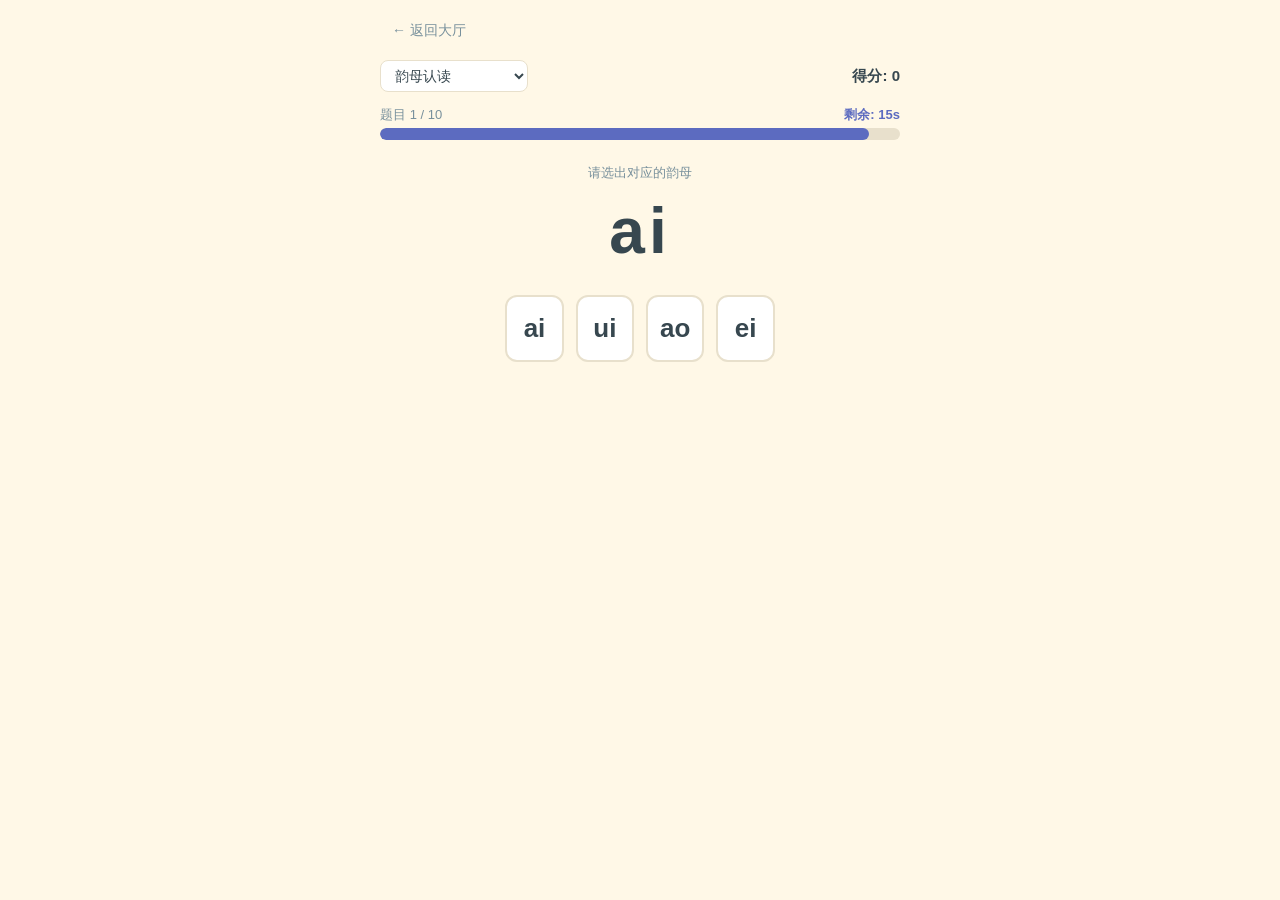
==== commit 9c48735a: "Add files via upload" ====
--- a/index.html
+++ b/index.html
@@ -4,45 +4,472 @@
 <meta charset="UTF-8">
 <meta name="viewport" content="width=device-width, initial-scale=1.0, maximum-scale=1.0, user-scalable=no, viewport-fit=cover">
 <meta name="theme-color" content="#FFF8E7">
-<title>儿童启蒙小游戏厅</title>
-<link rel="stylesheet" href="assets/style.css">
+<title>汉语拼音练习</title>
+<link rel="stylesheet" href="../assets/style.css">
+<style>
+  /* 拼音游戏特有样式 */
+  .pinyin-display {
+    font-family: "Comic Sans MS", "Segoe UI", "Microsoft YaHei UI", sans-serif;
+    font-size: clamp(40px, 14vw, 64px);
+    font-weight: bold;
+    text-align: center;
+    margin: 4px 0 24px;
+    color: #37474F;
+    min-height: 1.2em;
+    letter-spacing: 4px;
+  }
+  .options {
+    display: grid;
+    grid-template-columns: repeat(2, 1fr);
+    gap: 12px;
+    margin-bottom: 20px;
+    max-width: 360px;
+    margin-left: auto;
+    margin-right: auto;
+  }
+  .option-btn {
+    padding: 16px 12px;
+    font-family: "Comic Sans MS", "Segoe UI", "Microsoft YaHei UI", sans-serif;
+    font-size: clamp(20px, 6vw, 26px);
+    font-weight: bold;
+    background: #FFFFFF;
+    color: #37474F;
+    border: 2px solid #E8E0CC;
+    border-radius: 12px;
+    cursor: pointer;
+    transition: all 0.12s;
+    text-align: center;
+    min-height: 56px;
+  }
+  .option-btn:hover {
+    border-color: #FF8C42;
+    background: #FFF8E7;
+  }
+  .option-btn:active {
+    transform: scale(0.97);
+  }
+  .option-btn.correct {
+    border-color: #4CAF50;
+    background: #E8F5E9;
+    color: #4CAF50;
+  }
+  .option-btn.wrong {
+    border-color: #F44336;
+    background: #FFEBEE;
+    color: #F44336;
+  }
+  .option-btn[disabled] {
+    cursor: default;
+    opacity: 0.7;
+  }
+  .pinyin-game .question { display: none; } /* 数学题样式不用 */
+  .pinyin-game .answer-input { display: none; } /* 不用输入框 */
+  .hint {
+    text-align: center;
+    font-size: 13px;
+    color: #78909C;
+    margin-bottom: 8px;
+  }
+  @media (min-width: 600px) {
+    .options { grid-template-columns: repeat(4, 1fr); }
+  }
+</style>
 </head>
 <body>
-  <div class="lobby">
-    <h1 class="lobby-title">🎮 儿童启蒙小游戏厅</h1>
-    <p class="lobby-sub">快乐学习 · 每天进步一点点</p>
-
-    <div class="game-grid">
-      <a href="math-game/index.html" class="game-card">
-        <div class="game-icon">🔢</div>
-        <div class="game-name">20以内加减法</div>
-        <div class="game-desc">口算练习 · 4种难度</div>
-      </a>
-
-      <a href="pinyin-game/index.html" class="game-card">
-        <div class="game-icon">📝</div>
-        <div class="game-name">汉语拼音</div>
-        <div class="game-desc">声韵认读 · 4种模式</div>
-      </a>
-
-      <div class="game-card disabled">
-        <div class="game-icon">🔤</div>
-        <div class="game-name">英语字母</div>
-        <div class="game-desc">敬请期待</div>
+  <div class="app pinyin-game">
+    <div class="top">
+      <a href="../index.html" class="back-btn">← 返回大厅</a>
+    </div>
+    <div class="top">
+      <select id="modeSelect" class="mode-select">
+        <option value="声母">声母认读</option>
+        <option value="韵母" selected>韵母认读</option>
+        <option value="整体认读">整体认读音节</option>
+        <option value="完整拼音">完整拼音 → 汉字</option>
+      </select>
+      <div class="score-label">得分: <span id="score">0</span></div>
+    </div>
+
+    <div class="info">
+      <div class="progress-info">题目 <span id="qIdx">1</span> / <span id="qTotal">10</span></div>
+      <div class="time-info" id="timeInfo">剩余: 15s</div>
+    </div>
+
+    <div class="progress-bar">
+      <div class="bar" id="bar"></div>
+    </div>
+
+    <div class="hint" id="hint">请选出正确的拼音</div>
+    <div class="pinyin-display" id="pinyinDisplay">ā</div>
+
+    <div class="options" id="options">
+      <!-- 选项按钮由 JS 动态生成 -->
+    </div>
+
+    <div class="feedback" id="feedback"></div>
+
+    <div class="bottom-row" id="bottomRow">
+      <button id="restartBtn" class="btn green">再来一局</button>
+      <button id="reviewBtn" class="btn blue">查看错题</button>
+    </div>
+  </div>
+
+  <div class="modal-mask" id="modalMask">
+    <div class="modal">
+      <div class="modal-title" id="modalTitle">错题回顾</div>
+      <div class="modal-list" id="modalList"></div>
+      <div style="text-align:center;">
+        <button id="modalCloseBtn" class="btn gray">关 闭</button>
       </div>
-
-      <div class="game-card disabled">
-        <div class="game-icon">🎨</div>
-        <div class="game-name">色彩认知</div>
-        <div class="game-desc">敬请期待</div>
-      </div>
     </div>
   </div>
 
-<script src="assets/game.js"></script>
+<script src="../assets/game.js"></script>
 <script>
 "use strict";
-// 首页只是导航,无需额外初始化
+
+const Lib = window.GameLib;
+const $ = Lib.$;
+const randInt = Lib.randInt;
+const AudioSystem = Lib.AudioSystem;
+const FxSystem = Lib.FxSystem;
+const TimerSystem = Lib.TimerSystem;
+const ModalSystem = Lib.ModalSystem;
+window.GameLib.bindGlobalEvents();
+
+// ---- 拼音题库 ----
+const PINYIN_DATA = {
+  "声母": {
+    hint: "请选出对应的声母",
+    questions: [
+      { display: "b", options: ["b", "p", "m", "f"], answer: "b" },
+      { display: "p", options: ["b", "p", "m", "f"], answer: "p" },
+      { display: "m", options: ["b", "p", "m", "f"], answer: "m" },
+      { display: "f", options: ["b", "p", "m", "f"], answer: "f" },
+      { display: "d", options: ["d", "t", "n", "l"], answer: "d" },
+      { display: "t", options: ["d", "t", "n", "l"], answer: "t" },
+      { display: "n", options: ["d", "t", "n", "l"], answer: "n" },
+      { display: "l", options: ["d", "t", "n", "l"], answer: "l" },
+      { display: "g", options: ["g", "k", "h", "j"], answer: "g" },
+      { display: "k", options: ["g", "k", "h", "j"], answer: "k" },
+      { display: "h", options: ["g", "k", "h", "j"], answer: "h" },
+      { display: "j", options: ["j", "q", "x", "zh"], answer: "j" },
+      { display: "q", options: ["j", "q", "x", "zh"], answer: "q" },
+      { display: "x", options: ["j", "q", "x", "zh"], answer: "x" },
+      { display: "zh", options: ["zh", "ch", "sh", "r"], answer: "zh" },
+      { display: "ch", options: ["zh", "ch", "sh", "r"], answer: "ch" },
+      { display: "sh", options: ["zh", "ch", "sh", "r"], answer: "sh" },
+      { display: "r", options: ["zh", "ch", "sh", "r"], answer: "r" },
+      { display: "z", options: ["z", "c", "s", "y"], answer: "z" },
+      { display: "c", options: ["z", "c", "s", "y"], answer: "c" },
+      { display: "s", options: ["z", "c", "s", "y"], answer: "s" },
+      { display: "y", options: ["y", "w", "l", "n"], answer: "y" },
+      { display: "w", options: ["y", "w", "l", "n"], answer: "w" },
+    ],
+  },
+  "韵母": {
+    hint: "请选出对应的韵母",
+    questions: [
+      { display: "a", options: ["a", "o", "e", "i"], answer: "a" },
+      { display: "o", options: ["a", "o", "e", "i"], answer: "o" },
+      { display: "e", options: ["a", "o", "e", "i"], answer: "e" },
+      { display: "i", options: ["i", "u", "ü", "er"], answer: "i" },
+      { display: "u", options: ["i", "u", "ü", "er"], answer: "u" },
+      { display: "ü", options: ["i", "u", "ü", "er"], answer: "ü" },
+      { display: "er", options: ["er", "an", "en", "in"], answer: "er" },
+      { display: "an", options: ["an", "en", "in", "un"], answer: "an" },
+      { display: "en", options: ["an", "en", "in", "un"], answer: "en" },
+      { display: "in", options: ["an", "en", "in", "un"], answer: "in" },
+      { display: "un", options: ["an", "en", "un", "ün"], answer: "un" },
+      { display: "ün", options: ["an", "en", "un", "ün"], answer: "ün" },
+      { display: "ang", options: ["ang", "eng", "ing", "ong"], answer: "ang" },
+      { display: "eng", options: ["ang", "eng", "ing", "ong"], answer: "eng" },
+      { display: "ing", options: ["ang", "eng", "ing", "ong"], answer: "ing" },
+      { display: "ong", options: ["ang", "eng", "ing", "ong"], answer: "ong" },
+      { display: "ai", options: ["ai", "ei", "ui", "ao"], answer: "ai" },
+      { display: "ei", options: ["ai", "ei", "ui", "ao"], answer: "ei" },
+      { display: "ui", options: ["ai", "ei", "ui", "ao"], answer: "ui" },
+      { display: "ao", options: ["ao", "ou", "iu", "ie"], answer: "ao" },
+      { display: "ou", options: ["ao", "ou", "iu", "ie"], answer: "ou" },
+      { display: "iu", options: ["ao", "ou", "iu", "ie"], answer: "iu" },
+      { display: "ie", options: ["ie", "üe", "ai", "ei"], answer: "ie" },
+      { display: "üe", options: ["ie", "üe", "ai", "ei"], answer: "üe" },
+    ],
+  },
+  "整体认读": {
+    hint: "请选出对应的整体认读音节",
+    questions: [
+      { display: "zhi", options: ["zhi", "chi", "shi", "ri"], answer: "zhi" },
+      { display: "chi", options: ["zhi", "chi", "shi", "ri"], answer: "chi" },
+      { display: "shi", options: ["zhi", "chi", "shi", "ri"], answer: "shi" },
+      { display: "ri", options: ["zhi", "chi", "shi", "ri"], answer: "ri" },
+      { display: "zi", options: ["zi", "ci", "si", "yi"], answer: "zi" },
+      { display: "ci", options: ["zi", "ci", "si", "yi"], answer: "ci" },
+      { display: "si", options: ["zi", "ci", "si", "yi"], answer: "si" },
+      { display: "yi", options: ["yi", "wu", "yu", "ye"], answer: "yi" },
+      { display: "wu", options: ["yi", "wu", "yu", "ye"], answer: "wu" },
+      { display: "yu", options: ["yi", "wu", "yu", "ye"], answer: "yu" },
+      { display: "ye", options: ["ye", "yue", "yuan", "yin"], answer: "ye" },
+      { display: "yue", options: ["ye", "yue", "yuan", "yin"], answer: "yue" },
+      { display: "yuan", options: ["yuan", "yin", "yun", "ying"], answer: "yuan" },
+      { display: "yin", options: ["yuan", "yin", "yun", "ying"], answer: "yin" },
+      { display: "yun", options: ["yuan", "yin", "yun", "ying"], answer: "yun" },
+      { display: "ying", options: ["yuan", "yin", "yun", "ying"], answer: "ying" },
+    ],
+  },
+  "完整拼音": {
+    hint: "请选出对应汉字的拼音",
+    questions: [
+      { display: "妈", options: ["mā", "bā", "pā", "fā"], answer: "mā" },
+      { display: "爸", options: ["bà", "mà", "pà", "fà"], answer: "bà" },
+      { display: "米", options: ["mǐ", "bǐ", "pǐ", "fǐ"], answer: "mǐ" },
+      { display: "花", options: ["huā", "kuā", "guā", "xuā"], answer: "huā" },
+      { display: "哥", options: ["gē", "kē", "hē", "jē"], answer: "gē" },
+      { display: "鸡", options: ["jī", "qī", "xī", "zhī"], answer: "jī" },
+      { display: "兔", options: ["tù", "dù", "nù", "lù"], answer: "tù" },
+      { display: "牛", options: ["niú", "liú", "diú", "tiú"], answer: "niú" },
+      { display: "飞", options: ["fēi", "bēi", "pēi", "mēi"], answer: "fēi" },
+      { display: "鱼", options: ["yú", "wú", "yǔ", "yǘ"], answer: "yú" },
+      { display: "山", options: ["shān", "chān", "zhān", "rān"], answer: "shān" },
+      { display: "水", options: ["shuǐ", "chuǐ", "zhuǐ", "ruǐ"], answer: "shuǐ" },
+      { display: "日", options: ["rì", "zhì", "chì", "shì"], answer: "rì" },
+      { display: "月", options: ["yuè", "yè", "yǚ", "yù"], answer: "yuè" },
+      { display: "火", options: ["huǒ", "guǒ", "kuǒ", "duǒ"], answer: "huǒ" },
+      { display: "风", options: ["fēng", "bēng", "pēng", "mēng"], answer: "fēng" },
+    ],
+  },
+};
+
+// ---- 配置 ----
+const CONFIG = {
+  totalQuestions: 10,
+  secondsPerQuestion: 15,
+  scoreCorrect: 10,
+  scoreBonusMax: 5,
+};
+
+// ---- 状态 ----
+const state = {
+  mode: "韵母",
+  qIndex: 0,
+  score: 0,
+  currentAnswer: "",
+  currentQ: null,
+  gameOver: false,
+  wrongList: [],
+  awaitingNext: false,
+  shuffledQuestions: [],
+  currentQText: "",
+};
+
+// ---- DOM ----
+const modeSelect = $("modeSelect");
+const scoreEl = $("score");
+const qIdxEl = $("qIdx");
+const qTotalEl = $("qTotal");
+const timeInfo = $("timeInfo");
+const bar = $("bar");
+const pinyinDisplay = $("pinyinDisplay");
+const hint = $("hint");
+const optionsEl = $("options");
+const feedbackEl = $("feedback");
+const bottomRow = $("bottomRow");
+const restartBtn = $("restartBtn");
+const reviewBtn = $("reviewBtn");
+const modalMask = $("modalMask");
+const modalTitle = $("modalTitle");
+const modalList = $("modalList");
+const modalCloseBtn = $("modalCloseBtn");
+
+qTotalEl.textContent = CONFIG.totalQuestions;
+
+// ---- 初始化 ----
+// 拼音游戏没有 question label,用 pinyinDisplay;没有 answer input
+FxSystem.init(pinyinDisplay, null);
+ModalSystem.init(modalMask, modalTitle, modalList, modalCloseBtn);
+
+// ---- 工具 ----
+function shuffle(arr) {
+  const a = arr.slice();
+  for (let i = a.length - 1; i > 0; i--) {
+    const j = randInt(0, i);
+    [a[i], a[j]] = [a[j], a[i]];
+  }
+  return a;
+}
+
+// ---- 游戏流程 ----
+function newRound() {
+  state.qIndex = 0;
+  state.score = 0;
+  state.wrongList = [];
+  state.gameOver = false;
+  state.awaitingNext = false;
+  FxSystem.setGameOver(false);
+  FxSystem.resetIdx();
+  bottomRow.classList.remove("show");
+  optionsEl.style.display = "";
+  bottomRow.classList.remove("show");
+  state.shuffledQuestions = shuffle(PINYIN_DATA[state.mode].questions);
+  hint.textContent = PINYIN_DATA[state.mode].hint;
+  updateScore();
+  nextQuestion();
+}
+
+function nextQuestion() {
+  if (state.qIndex >= CONFIG.totalQuestions) {
+    finish();
+    return;
+  }
+  state.qIndex++;
+  qIdxEl.textContent = state.qIndex;
+  feedbackEl.textContent = "";
+  feedbackEl.className = "feedback";
+
+  const q = state.shuffledQuestions[state.qIndex - 1 % state.shuffledQuestions.length];
+  state.currentQ = q;
+  state.currentAnswer = q.answer;
+  state.currentQText = q.display;
+  pinyinDisplay.textContent = q.display;
+
+  // 构建选项
+  optionsEl.innerHTML = "";
+  const shuffledOptions = shuffle(q.options.slice());
+  shuffledOptions.forEach((opt) => {
+    const btn = document.createElement("button");
+    btn.className = "option-btn";
+    btn.textContent = opt;
+    btn.addEventListener("click", () => handleAnswer(opt, btn));
+    optionsEl.appendChild(btn);
+  });
+
+  timeInfo.classList.remove("warn", "blink");
+  bar.style.width = "100%";
+  bar.classList.remove("warn");
+
+  TimerSystem.start(
+    CONFIG.secondsPerQuestion,
+    (left) => {
+      const ratio = left / CONFIG.secondsPerQuestion;
+      bar.style.width = (ratio * 100) + "%";
+      timeInfo.textContent = `剩余: ${Math.ceil(left)}s`;
+      if (left <= 5) {
+        bar.classList.add("warn");
+        timeInfo.classList.add("warn");
+        timeInfo.classList.toggle("blink");
+      } else {
+        bar.classList.remove("warn");
+        timeInfo.classList.remove("warn", "blink");
+      }
+    },
+    () => timeout()
+  );
+}
+
+function updateScore() { scoreEl.textContent = state.score; }
+
+function handleAnswer(selected, btn) {
+  if (state.gameOver || state.awaitingNext) return;
+  TimerSystem.pause();
+  state.awaitingNext = true;
+
+  const isCorrect = selected === state.currentAnswer;
+
+  // 禁用所有选项
+  const allBtns = optionsEl.querySelectorAll(".option-btn");
+  allBtns.forEach((b) => {
+    b.disabled = true;
+    if (b.textContent === state.currentAnswer) b.classList.add("correct");
+    if (b === btn && !isCorrect) b.classList.add("wrong");
+  });
+
+  if (isCorrect) {
+    let bonus = 0;
+    if (TimerSystem.remaining > 0) {
+      bonus = Math.round(CONFIG.scoreBonusMax * (TimerSystem.remaining / CONFIG.secondsPerQuestion));
+      bonus = Math.max(0, Math.min(CONFIG.scoreBonusMax, bonus));
+    }
+    const got = CONFIG.scoreCorrect + bonus;
+    state.score += got;
+    feedbackEl.textContent = `✅  正确!  +${got} 分`;
+    feedbackEl.className = "feedback green";
+    AudioSystem.correct();
+    FxSystem.triggerCorrect();
+  } else {
+    feedbackEl.textContent = `❌  错误!  正确答案:${state.currentAnswer}`;
+    feedbackEl.className = "feedback red";
+    state.wrongList.push({
+      q: `选出 "${state.currentQText}" 的拼音`,
+      user: selected,
+      correct: state.currentAnswer,
+    });
+    AudioSystem.wrong();
+    FxSystem.triggerWrong();
+  }
+
+  updateScore();
+  const resumeDelay = isCorrect ? 1500 : 1800;
+  setTimeout(() => {
+    state.awaitingNext = false;
+    nextQuestion();
+  }, resumeDelay);
+}
+
+function timeout() {
+  if (state.gameOver || state.awaitingNext) return;
+  state.awaitingNext = true;
+  const allBtns = optionsEl.querySelectorAll(".option-btn");
+  allBtns.forEach((b) => {
+    b.disabled = true;
+    if (b.textContent === state.currentAnswer) b.classList.add("correct");
+  });
+  feedbackEl.textContent = `⏰  超时!  正确答案:${state.currentAnswer}`;
+  feedbackEl.className = "feedback red";
+  state.wrongList.push({
+    q: `选出 "${state.currentQText}" 的拼音`,
+    user: null,
+    correct: state.currentAnswer,
+  });
+  AudioSystem.wrong();
+  FxSystem.triggerWrong();
+  setTimeout(() => {
+    state.awaitingNext = false;
+    nextQuestion();
+  }, 1800);
+}
+
+function finish() {
+  state.gameOver = true;
+  FxSystem.setGameOver(true);
+  TimerSystem.stop();
+  FxSystem.clearAll();
+  const full = CONFIG.totalQuestions * CONFIG.scoreCorrect;
+  const percent = full ? Math.floor(state.score / full * 100) : 0;
+  let comment;
+  if (percent >= 90) comment = "太棒了!";
+  else if (percent >= 60) comment = "不错,继续努力!";
+  else comment = "加油,多练习会更好!";
+  pinyinDisplay.textContent = "练习结束";
+  feedbackEl.textContent = `总分 ${state.score} / ${full}    ${comment}`;
+  feedbackEl.className = "feedback";
+  timeInfo.textContent = "剩余: 0s";
+  timeInfo.className = "time-info";
+  bar.style.width = "0%";
+  optionsEl.style.display = "none";
+  bottomRow.classList.add("show");
+  reviewBtn.style.display = state.wrongList.length > 0 ? "" : "none";
+}
+
+// ---- 事件绑定 ----
+modeSelect.addEventListener("change", () => {
+  state.mode = modeSelect.value;
+  newRound();
+});
+restartBtn.addEventListener("click", () => { AudioSystem.ensure(); newRound(); });
+reviewBtn.addEventListener("click", () => ModalSystem.showWrong(state.wrongList));
+
+// ---- 启动 ----
+newRound();
 </script>
 </body>
 </html>
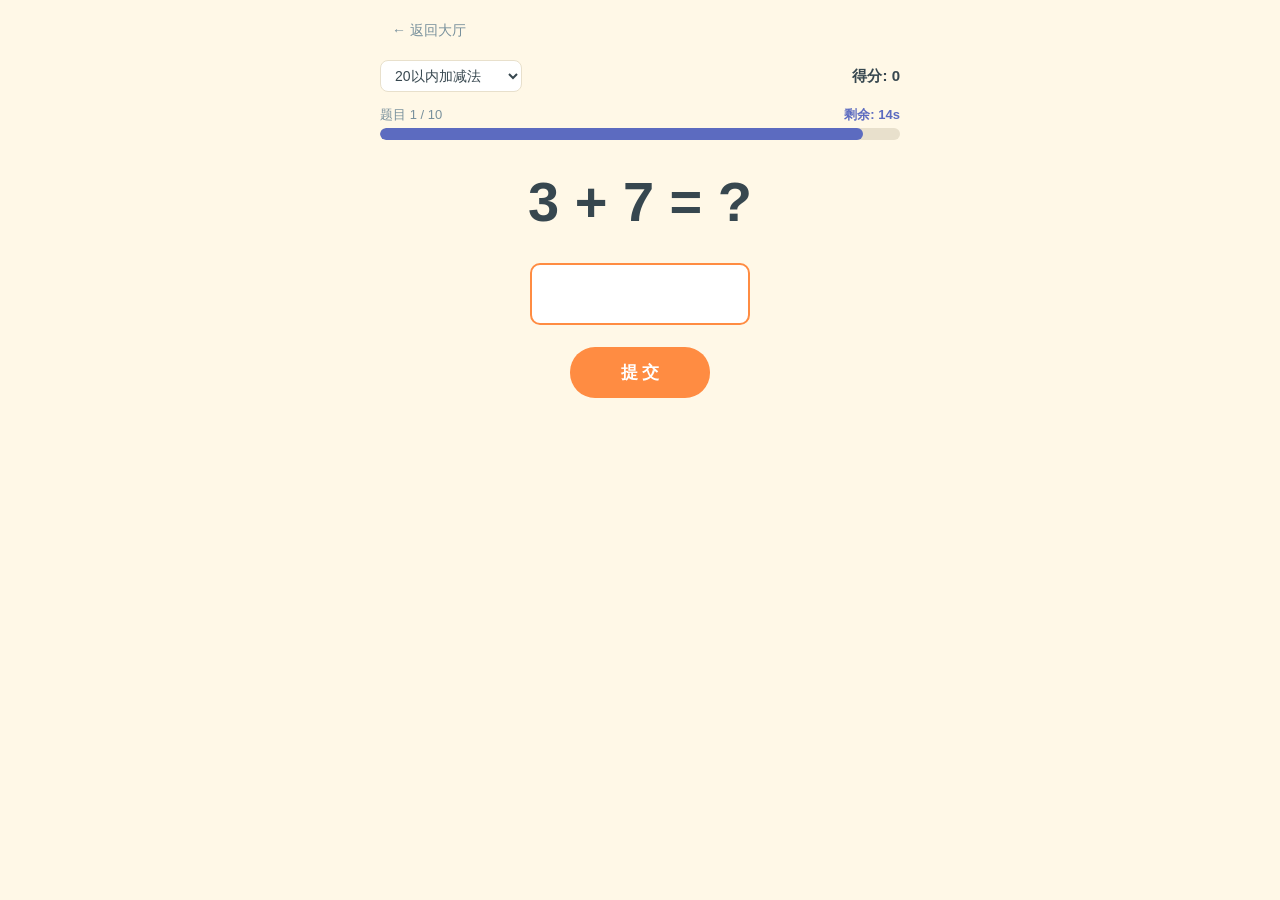
==== commit dda0fc41: "Add files via upload" ====
--- a/index.html
+++ b/index.html
@@ -4,88 +4,29 @@
 <meta charset="UTF-8">
 <meta name="viewport" content="width=device-width, initial-scale=1.0, maximum-scale=1.0, user-scalable=no, viewport-fit=cover">
 <meta name="theme-color" content="#FFF8E7">
-<title>汉语拼音练习</title>
+<title>20以内加减法</title>
 <link rel="stylesheet" href="../assets/style.css">
 <style>
-  /* 拼音游戏特有样式 */
-  .pinyin-display {
+  /* 数学游戏特有样式 */
+  .num-input {
     font-family: "Comic Sans MS", "Segoe UI", "Microsoft YaHei UI", sans-serif;
-    font-size: clamp(40px, 14vw, 64px);
-    font-weight: bold;
-    text-align: center;
-    margin: 4px 0 24px;
-    color: #37474F;
-    min-height: 1.2em;
-    letter-spacing: 4px;
-  }
-  .options {
-    display: grid;
-    grid-template-columns: repeat(2, 1fr);
-    gap: 12px;
-    margin-bottom: 20px;
-    max-width: 360px;
-    margin-left: auto;
-    margin-right: auto;
-  }
-  .option-btn {
-    padding: 16px 12px;
+  }
+  .q-display {
     font-family: "Comic Sans MS", "Segoe UI", "Microsoft YaHei UI", sans-serif;
-    font-size: clamp(20px, 6vw, 26px);
-    font-weight: bold;
-    background: #FFFFFF;
-    color: #37474F;
-    border: 2px solid #E8E0CC;
-    border-radius: 12px;
-    cursor: pointer;
-    transition: all 0.12s;
-    text-align: center;
-    min-height: 56px;
-  }
-  .option-btn:hover {
-    border-color: #FF8C42;
-    background: #FFF8E7;
-  }
-  .option-btn:active {
-    transform: scale(0.97);
-  }
-  .option-btn.correct {
-    border-color: #4CAF50;
-    background: #E8F5E9;
-    color: #4CAF50;
-  }
-  .option-btn.wrong {
-    border-color: #F44336;
-    background: #FFEBEE;
-    color: #F44336;
-  }
-  .option-btn[disabled] {
-    cursor: default;
-    opacity: 0.7;
-  }
-  .pinyin-game .question { display: none; } /* 数学题样式不用 */
-  .pinyin-game .answer-input { display: none; } /* 不用输入框 */
-  .hint {
-    text-align: center;
-    font-size: 13px;
-    color: #78909C;
-    margin-bottom: 8px;
-  }
-  @media (min-width: 600px) {
-    .options { grid-template-columns: repeat(4, 1fr); }
   }
 </style>
 </head>
 <body>
-  <div class="app pinyin-game">
+  <div class="app">
     <div class="top">
       <a href="../index.html" class="back-btn">← 返回大厅</a>
     </div>
     <div class="top">
       <select id="modeSelect" class="mode-select">
-        <option value="声母">声母认读</option>
-        <option value="韵母" selected>韵母认读</option>
-        <option value="整体认读">整体认读音节</option>
-        <option value="完整拼音">完整拼音 → 汉字</option>
+        <option value="10以内加减法">10以内加减法</option>
+        <option value="20以内加减法" selected>20以内加减法</option>
+        <option value="20以内进位加法">20以内进位加法</option>
+        <option value="20以内退位减法">20以内退位减法</option>
       </select>
       <div class="score-label">得分: <span id="score">0</span></div>
     </div>
@@ -99,11 +40,13 @@
       <div class="bar" id="bar"></div>
     </div>
 
-    <div class="hint" id="hint">请选出正确的拼音</div>
-    <div class="pinyin-display" id="pinyinDisplay">ā</div>
-
-    <div class="options" id="options">
-      <!-- 选项按钮由 JS 动态生成 -->
+    <div class="question q-display" id="question">17 + 3 = ?</div>
+
+    <input id="answer" class="answer-input num-input" type="text" inputmode="numeric"
+           autocomplete="off" pattern="[0-9]*" maxlength="3">
+
+    <div class="submit-row">
+      <button id="submitBtn" class="btn">提 交</button>
     </div>
 
     <div class="feedback" id="feedback"></div>
@@ -137,110 +80,7 @@
 const ModalSystem = Lib.ModalSystem;
 window.GameLib.bindGlobalEvents();
 
-// ---- 拼音题库 ----
-const PINYIN_DATA = {
-  "声母": {
-    hint: "请选出对应的声母",
-    questions: [
-      { display: "b", options: ["b", "p", "m", "f"], answer: "b" },
-      { display: "p", options: ["b", "p", "m", "f"], answer: "p" },
-      { display: "m", options: ["b", "p", "m", "f"], answer: "m" },
-      { display: "f", options: ["b", "p", "m", "f"], answer: "f" },
-      { display: "d", options: ["d", "t", "n", "l"], answer: "d" },
-      { display: "t", options: ["d", "t", "n", "l"], answer: "t" },
-      { display: "n", options: ["d", "t", "n", "l"], answer: "n" },
-      { display: "l", options: ["d", "t", "n", "l"], answer: "l" },
-      { display: "g", options: ["g", "k", "h", "j"], answer: "g" },
-      { display: "k", options: ["g", "k", "h", "j"], answer: "k" },
-      { display: "h", options: ["g", "k", "h", "j"], answer: "h" },
-      { display: "j", options: ["j", "q", "x", "zh"], answer: "j" },
-      { display: "q", options: ["j", "q", "x", "zh"], answer: "q" },
-      { display: "x", options: ["j", "q", "x", "zh"], answer: "x" },
-      { display: "zh", options: ["zh", "ch", "sh", "r"], answer: "zh" },
-      { display: "ch", options: ["zh", "ch", "sh", "r"], answer: "ch" },
-      { display: "sh", options: ["zh", "ch", "sh", "r"], answer: "sh" },
-      { display: "r", options: ["zh", "ch", "sh", "r"], answer: "r" },
-      { display: "z", options: ["z", "c", "s", "y"], answer: "z" },
-      { display: "c", options: ["z", "c", "s", "y"], answer: "c" },
-      { display: "s", options: ["z", "c", "s", "y"], answer: "s" },
-      { display: "y", options: ["y", "w", "l", "n"], answer: "y" },
-      { display: "w", options: ["y", "w", "l", "n"], answer: "w" },
-    ],
-  },
-  "韵母": {
-    hint: "请选出对应的韵母",
-    questions: [
-      { display: "a", options: ["a", "o", "e", "i"], answer: "a" },
-      { display: "o", options: ["a", "o", "e", "i"], answer: "o" },
-      { display: "e", options: ["a", "o", "e", "i"], answer: "e" },
-      { display: "i", options: ["i", "u", "ü", "er"], answer: "i" },
-      { display: "u", options: ["i", "u", "ü", "er"], answer: "u" },
-      { display: "ü", options: ["i", "u", "ü", "er"], answer: "ü" },
-      { display: "er", options: ["er", "an", "en", "in"], answer: "er" },
-      { display: "an", options: ["an", "en", "in", "un"], answer: "an" },
-      { display: "en", options: ["an", "en", "in", "un"], answer: "en" },
-      { display: "in", options: ["an", "en", "in", "un"], answer: "in" },
-      { display: "un", options: ["an", "en", "un", "ün"], answer: "un" },
-      { display: "ün", options: ["an", "en", "un", "ün"], answer: "ün" },
-      { display: "ang", options: ["ang", "eng", "ing", "ong"], answer: "ang" },
-      { display: "eng", options: ["ang", "eng", "ing", "ong"], answer: "eng" },
-      { display: "ing", options: ["ang", "eng", "ing", "ong"], answer: "ing" },
-      { display: "ong", options: ["ang", "eng", "ing", "ong"], answer: "ong" },
-      { display: "ai", options: ["ai", "ei", "ui", "ao"], answer: "ai" },
-      { display: "ei", options: ["ai", "ei", "ui", "ao"], answer: "ei" },
-      { display: "ui", options: ["ai", "ei", "ui", "ao"], answer: "ui" },
-      { display: "ao", options: ["ao", "ou", "iu", "ie"], answer: "ao" },
-      { display: "ou", options: ["ao", "ou", "iu", "ie"], answer: "ou" },
-      { display: "iu", options: ["ao", "ou", "iu", "ie"], answer: "iu" },
-      { display: "ie", options: ["ie", "üe", "ai", "ei"], answer: "ie" },
-      { display: "üe", options: ["ie", "üe", "ai", "ei"], answer: "üe" },
-    ],
-  },
-  "整体认读": {
-    hint: "请选出对应的整体认读音节",
-    questions: [
-      { display: "zhi", options: ["zhi", "chi", "shi", "ri"], answer: "zhi" },
-      { display: "chi", options: ["zhi", "chi", "shi", "ri"], answer: "chi" },
-      { display: "shi", options: ["zhi", "chi", "shi", "ri"], answer: "shi" },
-      { display: "ri", options: ["zhi", "chi", "shi", "ri"], answer: "ri" },
-      { display: "zi", options: ["zi", "ci", "si", "yi"], answer: "zi" },
-      { display: "ci", options: ["zi", "ci", "si", "yi"], answer: "ci" },
-      { display: "si", options: ["zi", "ci", "si", "yi"], answer: "si" },
-      { display: "yi", options: ["yi", "wu", "yu", "ye"], answer: "yi" },
-      { display: "wu", options: ["yi", "wu", "yu", "ye"], answer: "wu" },
-      { display: "yu", options: ["yi", "wu", "yu", "ye"], answer: "yu" },
-      { display: "ye", options: ["ye", "yue", "yuan", "yin"], answer: "ye" },
-      { display: "yue", options: ["ye", "yue", "yuan", "yin"], answer: "yue" },
-      { display: "yuan", options: ["yuan", "yin", "yun", "ying"], answer: "yuan" },
-      { display: "yin", options: ["yuan", "yin", "yun", "ying"], answer: "yin" },
-      { display: "yun", options: ["yuan", "yin", "yun", "ying"], answer: "yun" },
-      { display: "ying", options: ["yuan", "yin", "yun", "ying"], answer: "ying" },
-    ],
-  },
-  "完整拼音": {
-    hint: "请选出对应汉字的拼音",
-    questions: [
-      { display: "妈", options: ["mā", "bā", "pā", "fā"], answer: "mā" },
-      { display: "爸", options: ["bà", "mà", "pà", "fà"], answer: "bà" },
-      { display: "米", options: ["mǐ", "bǐ", "pǐ", "fǐ"], answer: "mǐ" },
-      { display: "花", options: ["huā", "kuā", "guā", "xuā"], answer: "huā" },
-      { display: "哥", options: ["gē", "kē", "hē", "jē"], answer: "gē" },
-      { display: "鸡", options: ["jī", "qī", "xī", "zhī"], answer: "jī" },
-      { display: "兔", options: ["tù", "dù", "nù", "lù"], answer: "tù" },
-      { display: "牛", options: ["niú", "liú", "diú", "tiú"], answer: "niú" },
-      { display: "飞", options: ["fēi", "bēi", "pēi", "mēi"], answer: "fēi" },
-      { display: "鱼", options: ["yú", "wú", "yǔ", "yǘ"], answer: "yú" },
-      { display: "山", options: ["shān", "chān", "zhān", "rān"], answer: "shān" },
-      { display: "水", options: ["shuǐ", "chuǐ", "zhuǐ", "ruǐ"], answer: "shuǐ" },
-      { display: "日", options: ["rì", "zhì", "chì", "shì"], answer: "rì" },
-      { display: "月", options: ["yuè", "yè", "yǚ", "yù"], answer: "yuè" },
-      { display: "火", options: ["huǒ", "guǒ", "kuǒ", "duǒ"], answer: "huǒ" },
-      { display: "风", options: ["fēng", "bēng", "pēng", "mēng"], answer: "fēng" },
-    ],
-  },
-};
-
-// ---- 配置 ----
+// ---- 数学游戏配置 ----
 const CONFIG = {
   totalQuestions: 10,
   secondsPerQuestion: 15,
@@ -248,18 +88,23 @@
   scoreBonusMax: 5,
 };
 
+const MODES = {
+  "10以内加减法":   { max: 10, type: "any" },
+  "20以内加减法":   { max: 20, type: "any" },
+  "20以内进位加法": { max: 20, type: "carry_add" },
+  "20以内退位减法": { max: 20, type: "borrow_sub" },
+};
+
 // ---- 状态 ----
 const state = {
-  mode: "韵母",
+  mode: "20以内加减法",
   qIndex: 0,
   score: 0,
-  currentAnswer: "",
-  currentQ: null,
+  currentAnswer: 0,
+  currentQText: "",
   gameOver: false,
   wrongList: [],
   awaitingNext: false,
-  shuffledQuestions: [],
-  currentQText: "",
 };
 
 // ---- DOM ----
@@ -269,9 +114,9 @@
 const qTotalEl = $("qTotal");
 const timeInfo = $("timeInfo");
 const bar = $("bar");
-const pinyinDisplay = $("pinyinDisplay");
-const hint = $("hint");
-const optionsEl = $("options");
+const questionEl = $("question");
+const answerEl = $("answer");
+const submitBtn = $("submitBtn");
 const feedbackEl = $("feedback");
 const bottomRow = $("bottomRow");
 const restartBtn = $("restartBtn");
@@ -283,19 +128,40 @@
 
 qTotalEl.textContent = CONFIG.totalQuestions;
 
-// ---- 初始化 ----
-// 拼音游戏没有 question label,用 pinyinDisplay;没有 answer input
-FxSystem.init(pinyinDisplay, null);
+// ---- 初始化特效与弹窗 ----
+FxSystem.init(questionEl, answerEl);
 ModalSystem.init(modalMask, modalTitle, modalList, modalCloseBtn);
 
-// ---- 工具 ----
-function shuffle(arr) {
-  const a = arr.slice();
-  for (let i = a.length - 1; i > 0; i--) {
-    const j = randInt(0, i);
-    [a[i], a[j]] = [a[j], a[i]];
-  }
-  return a;
+// ---- 题目生成 ----
+function genQuestion() {
+  const cfg = MODES[state.mode];
+  const maxN = cfg.max;
+  const t = cfg.type;
+  let a, b, ans, op;
+  if (t === "any") {
+    op = Math.random() < 0.5 ? "+" : "-";
+    if (op === "+") {
+      a = randInt(0, maxN);
+      b = randInt(0, maxN - a);
+      ans = a + b;
+    } else {
+      a = randInt(0, maxN);
+      b = randInt(0, a);
+      ans = a - b;
+    }
+  } else if (t === "carry_add") {
+    a = randInt(1, 9);
+    b = randInt(10 - a, 9);
+    ans = a + b;
+    op = "+";
+  } else {
+    const x = randInt(1, 8);
+    a = 10 + x;
+    b = randInt(x + 1, 9);
+    ans = a - b;
+    op = "-";
+  }
+  return { text: `${a} ${op} ${b} = ?`, answer: ans };
 }
 
 // ---- 游戏流程 ----
@@ -308,10 +174,9 @@
   FxSystem.setGameOver(false);
   FxSystem.resetIdx();
   bottomRow.classList.remove("show");
-  optionsEl.style.display = "";
-  bottomRow.classList.remove("show");
-  state.shuffledQuestions = shuffle(PINYIN_DATA[state.mode].questions);
-  hint.textContent = PINYIN_DATA[state.mode].hint;
+  submitBtn.style.display = "";
+  submitBtn.disabled = false;
+  answerEl.disabled = false;
   updateScore();
   nextQuestion();
 }
@@ -326,22 +191,16 @@
   feedbackEl.textContent = "";
   feedbackEl.className = "feedback";
 
-  const q = state.shuffledQuestions[state.qIndex - 1 % state.shuffledQuestions.length];
-  state.currentQ = q;
+  const q = genQuestion();
+  state.currentQText = q.text;
   state.currentAnswer = q.answer;
-  state.currentQText = q.display;
-  pinyinDisplay.textContent = q.display;
-
-  // 构建选项
-  optionsEl.innerHTML = "";
-  const shuffledOptions = shuffle(q.options.slice());
-  shuffledOptions.forEach((opt) => {
-    const btn = document.createElement("button");
-    btn.className = "option-btn";
-    btn.textContent = opt;
-    btn.addEventListener("click", () => handleAnswer(opt, btn));
-    optionsEl.appendChild(btn);
-  });
+  questionEl.textContent = q.text;
+  questionEl.classList.remove("end-text");
+
+  answerEl.value = "";
+  answerEl.disabled = false;
+  answerEl.className = "answer-input num-input";
+  setTimeout(() => { if (!state.gameOver) answerEl.focus(); }, 50);
 
   timeInfo.classList.remove("warn", "blink");
   bar.style.width = "100%";
@@ -368,22 +227,26 @@
 
 function updateScore() { scoreEl.textContent = state.score; }
 
-function handleAnswer(selected, btn) {
+function submit() {
   if (state.gameOver || state.awaitingNext) return;
+  const raw = answerEl.value.trim();
+  if (raw === "") {
+    feedbackEl.textContent = "请输入答案";
+    feedbackEl.className = "feedback red";
+    answerEl.focus();
+    return;
+  }
+  if (!/^-?\d+$/.test(raw)) {
+    feedbackEl.textContent = "请输入整数";
+    feedbackEl.className = "feedback red";
+    return;
+  }
+  const userAns = parseInt(raw, 10);
+
   TimerSystem.pause();
   state.awaitingNext = true;
 
-  const isCorrect = selected === state.currentAnswer;
-
-  // 禁用所有选项
-  const allBtns = optionsEl.querySelectorAll(".option-btn");
-  allBtns.forEach((b) => {
-    b.disabled = true;
-    if (b.textContent === state.currentAnswer) b.classList.add("correct");
-    if (b === btn && !isCorrect) b.classList.add("wrong");
-  });
-
-  if (isCorrect) {
+  if (userAns === state.currentAnswer) {
     let bonus = 0;
     if (TimerSystem.remaining > 0) {
       bonus = Math.round(CONFIG.scoreBonusMax * (TimerSystem.remaining / CONFIG.secondsPerQuestion));
@@ -399,8 +262,8 @@
     feedbackEl.textContent = `❌  错误!  正确答案:${state.currentAnswer}`;
     feedbackEl.className = "feedback red";
     state.wrongList.push({
-      q: `选出 "${state.currentQText}" 的拼音`,
-      user: selected,
+      q: state.currentQText,
+      user: userAns,
       correct: state.currentAnswer,
     });
     AudioSystem.wrong();
@@ -408,7 +271,8 @@
   }
 
   updateScore();
-  const resumeDelay = isCorrect ? 1500 : 1800;
+  answerEl.disabled = true;
+  const resumeDelay = userAns === state.currentAnswer ? 1500 : 1800;
   setTimeout(() => {
     state.awaitingNext = false;
     nextQuestion();
@@ -418,20 +282,16 @@
 function timeout() {
   if (state.gameOver || state.awaitingNext) return;
   state.awaitingNext = true;
-  const allBtns = optionsEl.querySelectorAll(".option-btn");
-  allBtns.forEach((b) => {
-    b.disabled = true;
-    if (b.textContent === state.currentAnswer) b.classList.add("correct");
-  });
   feedbackEl.textContent = `⏰  超时!  正确答案:${state.currentAnswer}`;
   feedbackEl.className = "feedback red";
   state.wrongList.push({
-    q: `选出 "${state.currentQText}" 的拼音`,
+    q: state.currentQText,
     user: null,
     correct: state.currentAnswer,
   });
   AudioSystem.wrong();
   FxSystem.triggerWrong();
+  answerEl.disabled = true;
   setTimeout(() => {
     state.awaitingNext = false;
     nextQuestion();
@@ -449,18 +309,33 @@
   if (percent >= 90) comment = "太棒了!";
   else if (percent >= 60) comment = "不错,继续努力!";
   else comment = "加油,多练习会更好!";
-  pinyinDisplay.textContent = "练习结束";
+  questionEl.textContent = "练习结束";
+  questionEl.classList.add("end-text");
   feedbackEl.textContent = `总分 ${state.score} / ${full}    ${comment}`;
   feedbackEl.className = "feedback";
   timeInfo.textContent = "剩余: 0s";
   timeInfo.className = "time-info";
   bar.style.width = "0%";
-  optionsEl.style.display = "none";
+  answerEl.disabled = true;
+  submitBtn.style.display = "none";
   bottomRow.classList.add("show");
   reviewBtn.style.display = state.wrongList.length > 0 ? "" : "none";
 }
 
 // ---- 事件绑定 ----
+submitBtn.addEventListener("click", () => { AudioSystem.ensure(); submit(); });
+answerEl.addEventListener("keydown", (e) => {
+  if (e.key === "Enter") {
+    e.preventDefault();
+    AudioSystem.ensure();
+    submit();
+  }
+});
+answerEl.addEventListener("input", (e) => {
+  const v = e.target.value;
+  const cleaned = v.replace(/[^\d]/g, "");
+  if (v !== cleaned) e.target.value = cleaned;
+});
 modeSelect.addEventListener("change", () => {
   state.mode = modeSelect.value;
   newRound();
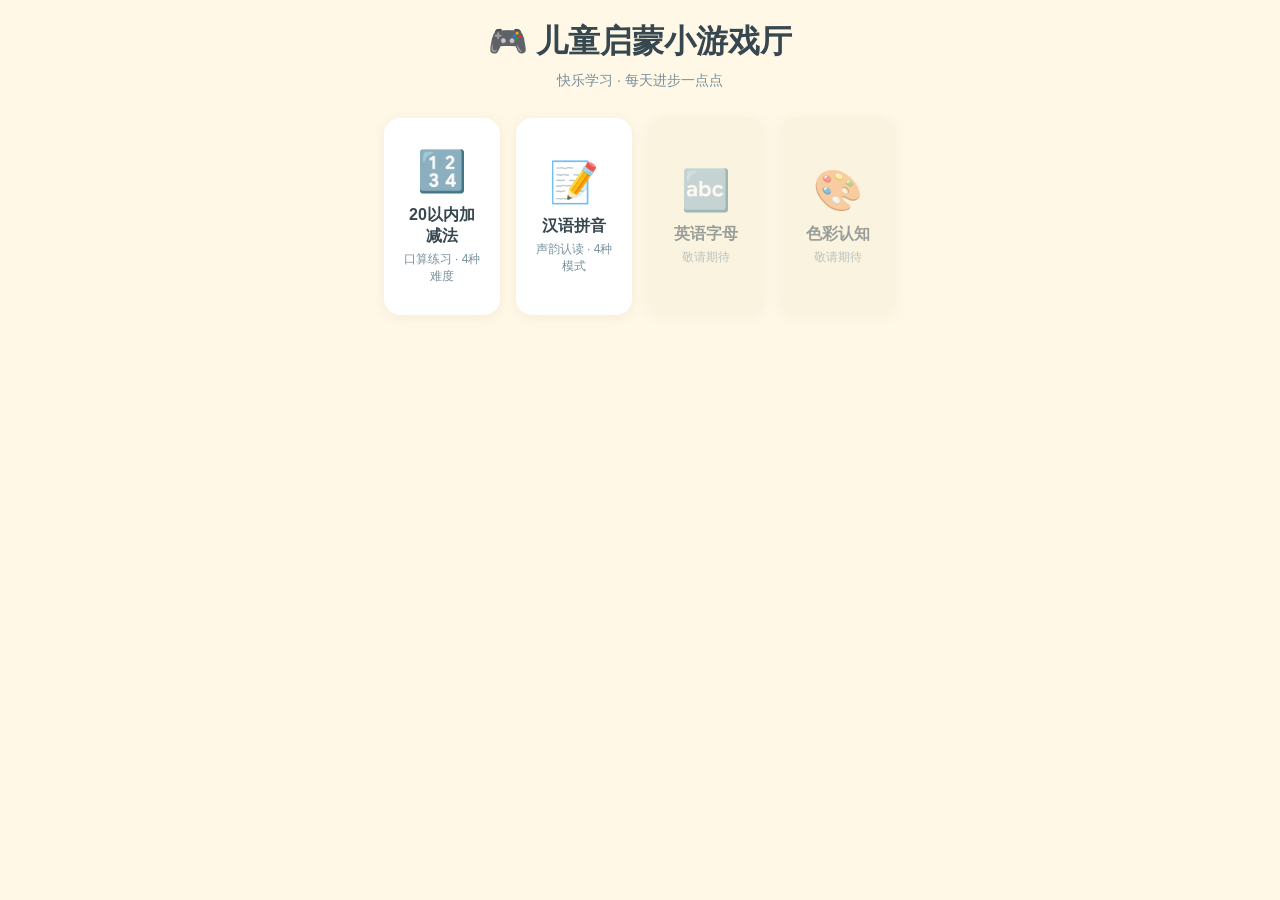
==== commit 0e52292d: "Add files via upload" ====
--- a/index.html
+++ b/index.html
@@ -4,347 +4,45 @@
 <meta charset="UTF-8">
 <meta name="viewport" content="width=device-width, initial-scale=1.0, maximum-scale=1.0, user-scalable=no, viewport-fit=cover">
 <meta name="theme-color" content="#FFF8E7">
-<title>20以内加减法</title>
-<link rel="stylesheet" href="../assets/style.css">
-<style>
-  /* 数学游戏特有样式 */
-  .num-input {
-    font-family: "Comic Sans MS", "Segoe UI", "Microsoft YaHei UI", sans-serif;
-  }
-  .q-display {
-    font-family: "Comic Sans MS", "Segoe UI", "Microsoft YaHei UI", sans-serif;
-  }
-</style>
+<title>儿童启蒙小游戏厅</title>
+<link rel="stylesheet" href="assets/style.css">
 </head>
 <body>
-  <div class="app">
-    <div class="top">
-      <a href="../index.html" class="back-btn">← 返回大厅</a>
-    </div>
-    <div class="top">
-      <select id="modeSelect" class="mode-select">
-        <option value="10以内加减法">10以内加减法</option>
-        <option value="20以内加减法" selected>20以内加减法</option>
-        <option value="20以内进位加法">20以内进位加法</option>
-        <option value="20以内退位减法">20以内退位减法</option>
-      </select>
-      <div class="score-label">得分: <span id="score">0</span></div>
-    </div>
+  <div class="lobby">
+    <h1 class="lobby-title">🎮 儿童启蒙小游戏厅</h1>
+    <p class="lobby-sub">快乐学习 · 每天进步一点点</p>
 
-    <div class="info">
-      <div class="progress-info">题目 <span id="qIdx">1</span> / <span id="qTotal">10</span></div>
-      <div class="time-info" id="timeInfo">剩余: 15s</div>
-    </div>
+    <div class="game-grid">
+      <a href="math-game/index.html" class="game-card">
+        <div class="game-icon">🔢</div>
+        <div class="game-name">20以内加减法</div>
+        <div class="game-desc">口算练习 · 4种难度</div>
+      </a>
 
-    <div class="progress-bar">
-      <div class="bar" id="bar"></div>
-    </div>
+      <a href="pinyin-game/index.html" class="game-card">
+        <div class="game-icon">📝</div>
+        <div class="game-name">汉语拼音</div>
+        <div class="game-desc">声韵认读 · 4种模式</div>
+      </a>
 
-    <div class="question q-display" id="question">17 + 3 = ?</div>
+      <div class="game-card disabled">
+        <div class="game-icon">🔤</div>
+        <div class="game-name">英语字母</div>
+        <div class="game-desc">敬请期待</div>
+      </div>
 
-    <input id="answer" class="answer-input num-input" type="text" inputmode="numeric"
-           autocomplete="off" pattern="[0-9]*" maxlength="3">
-
-    <div class="submit-row">
-      <button id="submitBtn" class="btn">提 交</button>
-    </div>
-
-    <div class="feedback" id="feedback"></div>
-
-    <div class="bottom-row" id="bottomRow">
-      <button id="restartBtn" class="btn green">再来一局</button>
-      <button id="reviewBtn" class="btn blue">查看错题</button>
-    </div>
-  </div>
-
-  <div class="modal-mask" id="modalMask">
-    <div class="modal">
-      <div class="modal-title" id="modalTitle">错题回顾</div>
-      <div class="modal-list" id="modalList"></div>
-      <div style="text-align:center;">
-        <button id="modalCloseBtn" class="btn gray">关 闭</button>
+      <div class="game-card disabled">
+        <div class="game-icon">🎨</div>
+        <div class="game-name">色彩认知</div>
+        <div class="game-desc">敬请期待</div>
       </div>
     </div>
   </div>
 
-<script src="../assets/game.js"></script>
+<script src="assets/game.js"></script>
 <script>
 "use strict";
-
-const Lib = window.GameLib;
-const $ = Lib.$;
-const randInt = Lib.randInt;
-const AudioSystem = Lib.AudioSystem;
-const FxSystem = Lib.FxSystem;
-const TimerSystem = Lib.TimerSystem;
-const ModalSystem = Lib.ModalSystem;
-window.GameLib.bindGlobalEvents();
-
-// ---- 数学游戏配置 ----
-const CONFIG = {
-  totalQuestions: 10,
-  secondsPerQuestion: 15,
-  scoreCorrect: 10,
-  scoreBonusMax: 5,
-};
-
-const MODES = {
-  "10以内加减法":   { max: 10, type: "any" },
-  "20以内加减法":   { max: 20, type: "any" },
-  "20以内进位加法": { max: 20, type: "carry_add" },
-  "20以内退位减法": { max: 20, type: "borrow_sub" },
-};
-
-// ---- 状态 ----
-const state = {
-  mode: "20以内加减法",
-  qIndex: 0,
-  score: 0,
-  currentAnswer: 0,
-  currentQText: "",
-  gameOver: false,
-  wrongList: [],
-  awaitingNext: false,
-};
-
-// ---- DOM ----
-const modeSelect = $("modeSelect");
-const scoreEl = $("score");
-const qIdxEl = $("qIdx");
-const qTotalEl = $("qTotal");
-const timeInfo = $("timeInfo");
-const bar = $("bar");
-const questionEl = $("question");
-const answerEl = $("answer");
-const submitBtn = $("submitBtn");
-const feedbackEl = $("feedback");
-const bottomRow = $("bottomRow");
-const restartBtn = $("restartBtn");
-const reviewBtn = $("reviewBtn");
-const modalMask = $("modalMask");
-const modalTitle = $("modalTitle");
-const modalList = $("modalList");
-const modalCloseBtn = $("modalCloseBtn");
-
-qTotalEl.textContent = CONFIG.totalQuestions;
-
-// ---- 初始化特效与弹窗 ----
-FxSystem.init(questionEl, answerEl);
-ModalSystem.init(modalMask, modalTitle, modalList, modalCloseBtn);
-
-// ---- 题目生成 ----
-function genQuestion() {
-  const cfg = MODES[state.mode];
-  const maxN = cfg.max;
-  const t = cfg.type;
-  let a, b, ans, op;
-  if (t === "any") {
-    op = Math.random() < 0.5 ? "+" : "-";
-    if (op === "+") {
-      a = randInt(0, maxN);
-      b = randInt(0, maxN - a);
-      ans = a + b;
-    } else {
-      a = randInt(0, maxN);
-      b = randInt(0, a);
-      ans = a - b;
-    }
-  } else if (t === "carry_add") {
-    a = randInt(1, 9);
-    b = randInt(10 - a, 9);
-    ans = a + b;
-    op = "+";
-  } else {
-    const x = randInt(1, 8);
-    a = 10 + x;
-    b = randInt(x + 1, 9);
-    ans = a - b;
-    op = "-";
-  }
-  return { text: `${a} ${op} ${b} = ?`, answer: ans };
-}
-
-// ---- 游戏流程 ----
-function newRound() {
-  state.qIndex = 0;
-  state.score = 0;
-  state.wrongList = [];
-  state.gameOver = false;
-  state.awaitingNext = false;
-  FxSystem.setGameOver(false);
-  FxSystem.resetIdx();
-  bottomRow.classList.remove("show");
-  submitBtn.style.display = "";
-  submitBtn.disabled = false;
-  answerEl.disabled = false;
-  updateScore();
-  nextQuestion();
-}
-
-function nextQuestion() {
-  if (state.qIndex >= CONFIG.totalQuestions) {
-    finish();
-    return;
-  }
-  state.qIndex++;
-  qIdxEl.textContent = state.qIndex;
-  feedbackEl.textContent = "";
-  feedbackEl.className = "feedback";
-
-  const q = genQuestion();
-  state.currentQText = q.text;
-  state.currentAnswer = q.answer;
-  questionEl.textContent = q.text;
-  questionEl.classList.remove("end-text");
-
-  answerEl.value = "";
-  answerEl.disabled = false;
-  answerEl.className = "answer-input num-input";
-  setTimeout(() => { if (!state.gameOver) answerEl.focus(); }, 50);
-
-  timeInfo.classList.remove("warn", "blink");
-  bar.style.width = "100%";
-  bar.classList.remove("warn");
-
-  TimerSystem.start(
-    CONFIG.secondsPerQuestion,
-    (left) => {
-      const ratio = left / CONFIG.secondsPerQuestion;
-      bar.style.width = (ratio * 100) + "%";
-      timeInfo.textContent = `剩余: ${Math.ceil(left)}s`;
-      if (left <= 5) {
-        bar.classList.add("warn");
-        timeInfo.classList.add("warn");
-        timeInfo.classList.toggle("blink");
-      } else {
-        bar.classList.remove("warn");
-        timeInfo.classList.remove("warn", "blink");
-      }
-    },
-    () => timeout()
-  );
-}
-
-function updateScore() { scoreEl.textContent = state.score; }
-
-function submit() {
-  if (state.gameOver || state.awaitingNext) return;
-  const raw = answerEl.value.trim();
-  if (raw === "") {
-    feedbackEl.textContent = "请输入答案";
-    feedbackEl.className = "feedback red";
-    answerEl.focus();
-    return;
-  }
-  if (!/^-?\d+$/.test(raw)) {
-    feedbackEl.textContent = "请输入整数";
-    feedbackEl.className = "feedback red";
-    return;
-  }
-  const userAns = parseInt(raw, 10);
-
-  TimerSystem.pause();
-  state.awaitingNext = true;
-
-  if (userAns === state.currentAnswer) {
-    let bonus = 0;
-    if (TimerSystem.remaining > 0) {
-      bonus = Math.round(CONFIG.scoreBonusMax * (TimerSystem.remaining / CONFIG.secondsPerQuestion));
-      bonus = Math.max(0, Math.min(CONFIG.scoreBonusMax, bonus));
-    }
-    const got = CONFIG.scoreCorrect + bonus;
-    state.score += got;
-    feedbackEl.textContent = `✅  正确!  +${got} 分`;
-    feedbackEl.className = "feedback green";
-    AudioSystem.correct();
-    FxSystem.triggerCorrect();
-  } else {
-    feedbackEl.textContent = `❌  错误!  正确答案:${state.currentAnswer}`;
-    feedbackEl.className = "feedback red";
-    state.wrongList.push({
-      q: state.currentQText,
-      user: userAns,
-      correct: state.currentAnswer,
-    });
-    AudioSystem.wrong();
-    FxSystem.triggerWrong();
-  }
-
-  updateScore();
-  answerEl.disabled = true;
-  const resumeDelay = userAns === state.currentAnswer ? 1500 : 1800;
-  setTimeout(() => {
-    state.awaitingNext = false;
-    nextQuestion();
-  }, resumeDelay);
-}
-
-function timeout() {
-  if (state.gameOver || state.awaitingNext) return;
-  state.awaitingNext = true;
-  feedbackEl.textContent = `⏰  超时!  正确答案:${state.currentAnswer}`;
-  feedbackEl.className = "feedback red";
-  state.wrongList.push({
-    q: state.currentQText,
-    user: null,
-    correct: state.currentAnswer,
-  });
-  AudioSystem.wrong();
-  FxSystem.triggerWrong();
-  answerEl.disabled = true;
-  setTimeout(() => {
-    state.awaitingNext = false;
-    nextQuestion();
-  }, 1800);
-}
-
-function finish() {
-  state.gameOver = true;
-  FxSystem.setGameOver(true);
-  TimerSystem.stop();
-  FxSystem.clearAll();
-  const full = CONFIG.totalQuestions * CONFIG.scoreCorrect;
-  const percent = full ? Math.floor(state.score / full * 100) : 0;
-  let comment;
-  if (percent >= 90) comment = "太棒了!";
-  else if (percent >= 60) comment = "不错,继续努力!";
-  else comment = "加油,多练习会更好!";
-  questionEl.textContent = "练习结束";
-  questionEl.classList.add("end-text");
-  feedbackEl.textContent = `总分 ${state.score} / ${full}    ${comment}`;
-  feedbackEl.className = "feedback";
-  timeInfo.textContent = "剩余: 0s";
-  timeInfo.className = "time-info";
-  bar.style.width = "0%";
-  answerEl.disabled = true;
-  submitBtn.style.display = "none";
-  bottomRow.classList.add("show");
-  reviewBtn.style.display = state.wrongList.length > 0 ? "" : "none";
-}
-
-// ---- 事件绑定 ----
-submitBtn.addEventListener("click", () => { AudioSystem.ensure(); submit(); });
-answerEl.addEventListener("keydown", (e) => {
-  if (e.key === "Enter") {
-    e.preventDefault();
-    AudioSystem.ensure();
-    submit();
-  }
-});
-answerEl.addEventListener("input", (e) => {
-  const v = e.target.value;
-  const cleaned = v.replace(/[^\d]/g, "");
-  if (v !== cleaned) e.target.value = cleaned;
-});
-modeSelect.addEventListener("change", () => {
-  state.mode = modeSelect.value;
-  newRound();
-});
-restartBtn.addEventListener("click", () => { AudioSystem.ensure(); newRound(); });
-reviewBtn.addEventListener("click", () => ModalSystem.showWrong(state.wrongList));
-
-// ---- 启动 ----
-newRound();
+// 首页只是导航,无需额外初始化
 </script>
 </body>
 </html>
